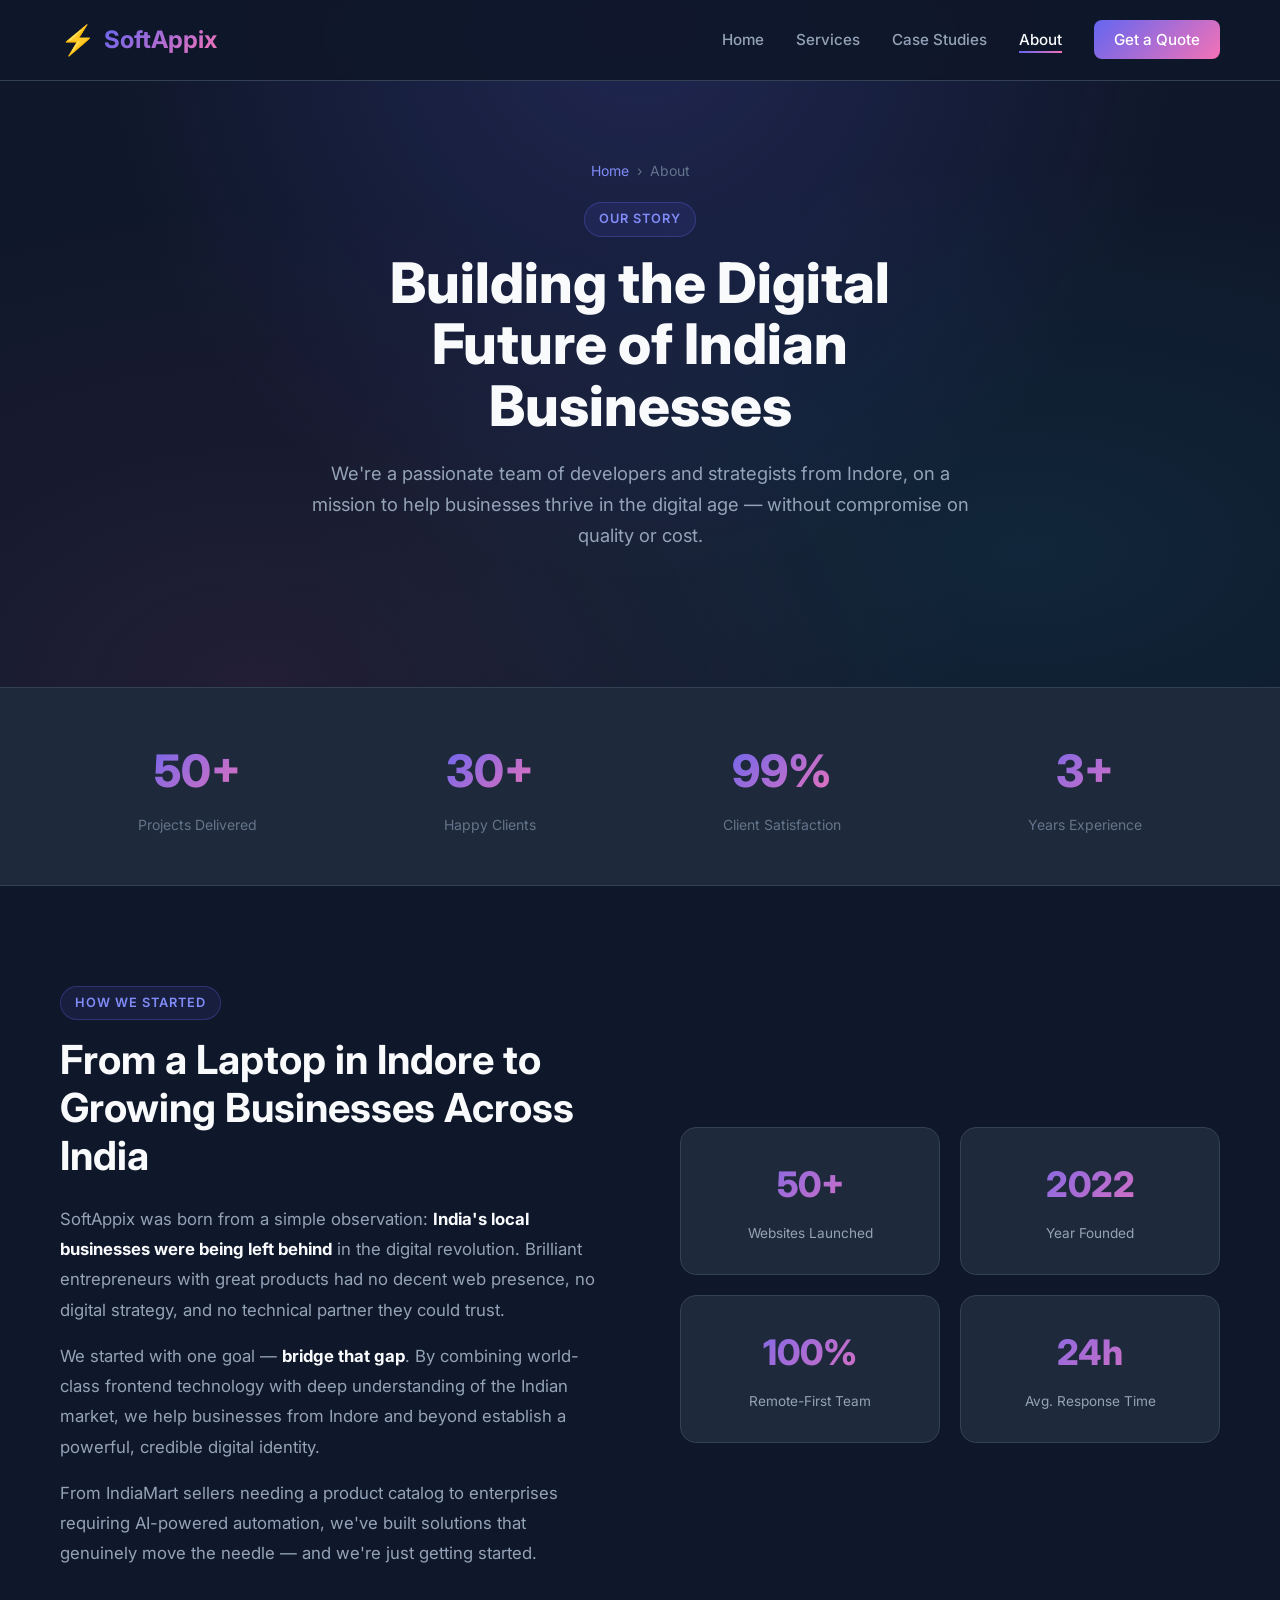
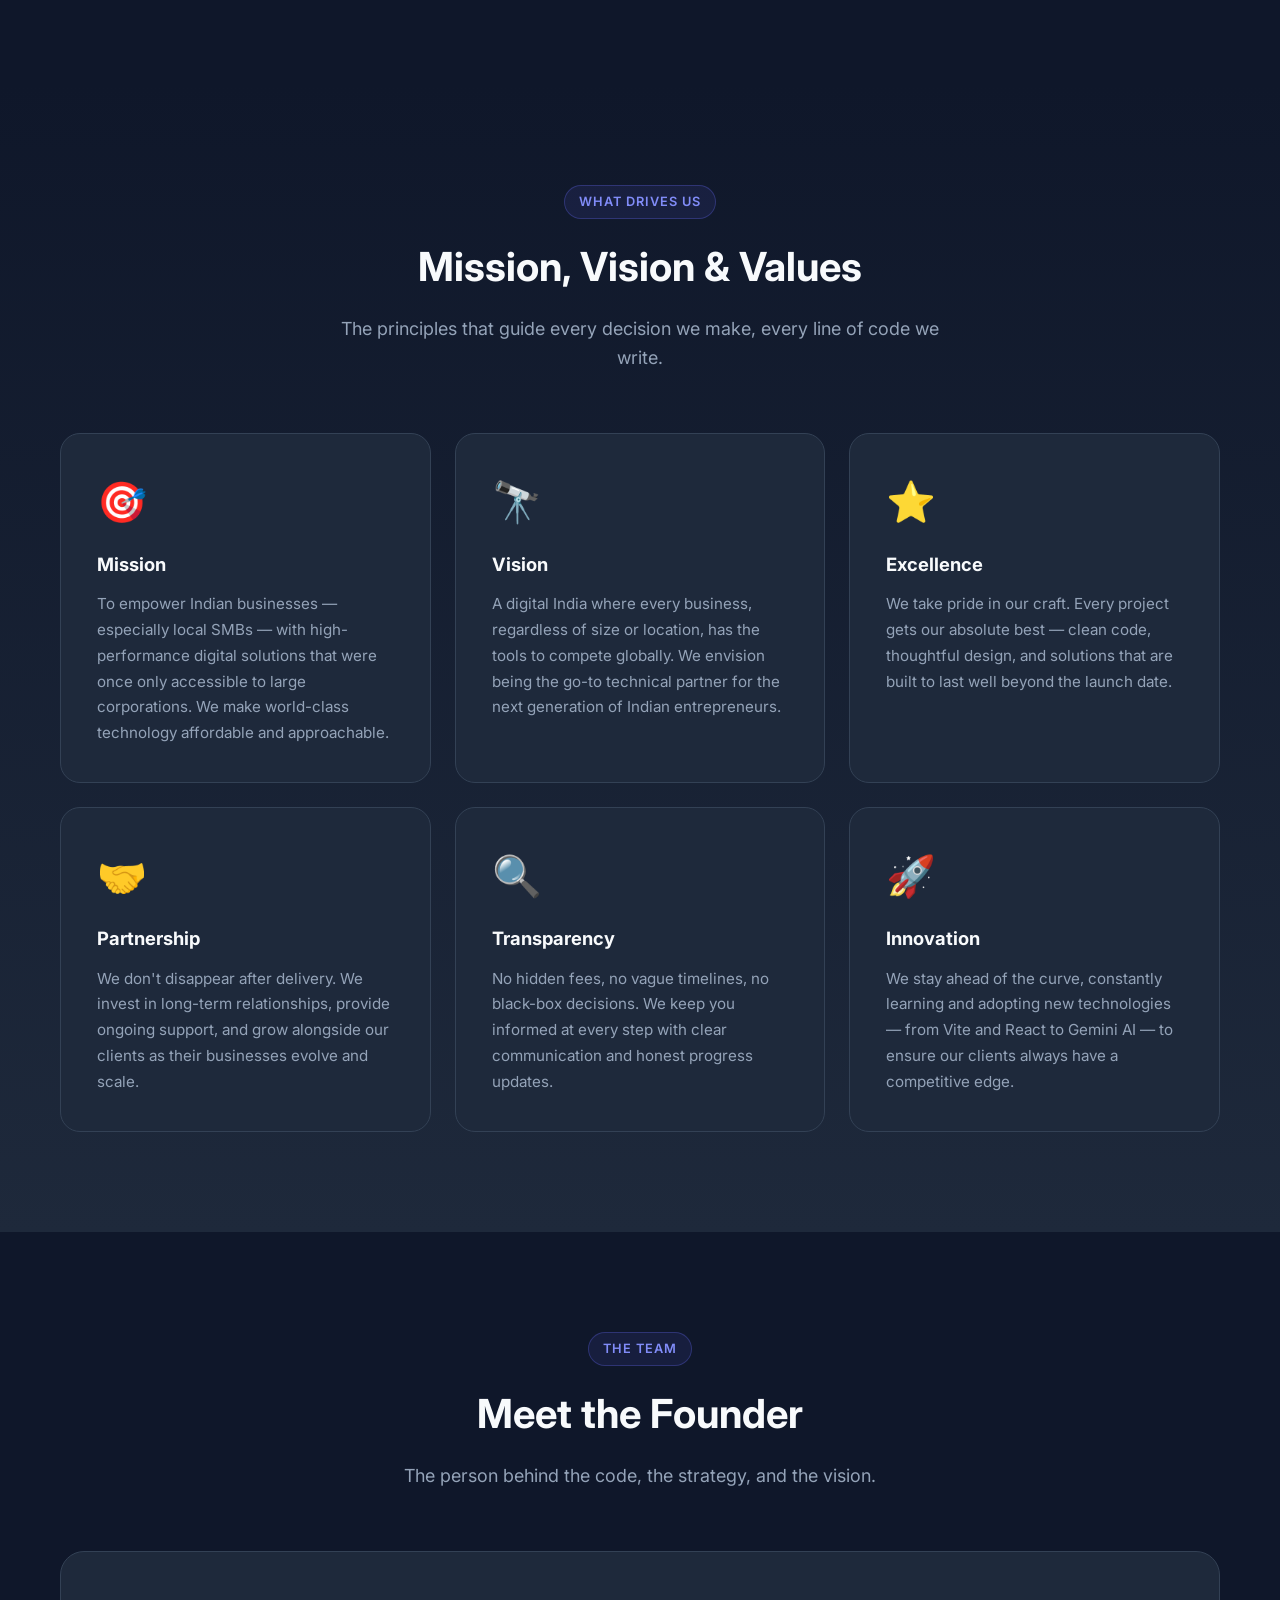
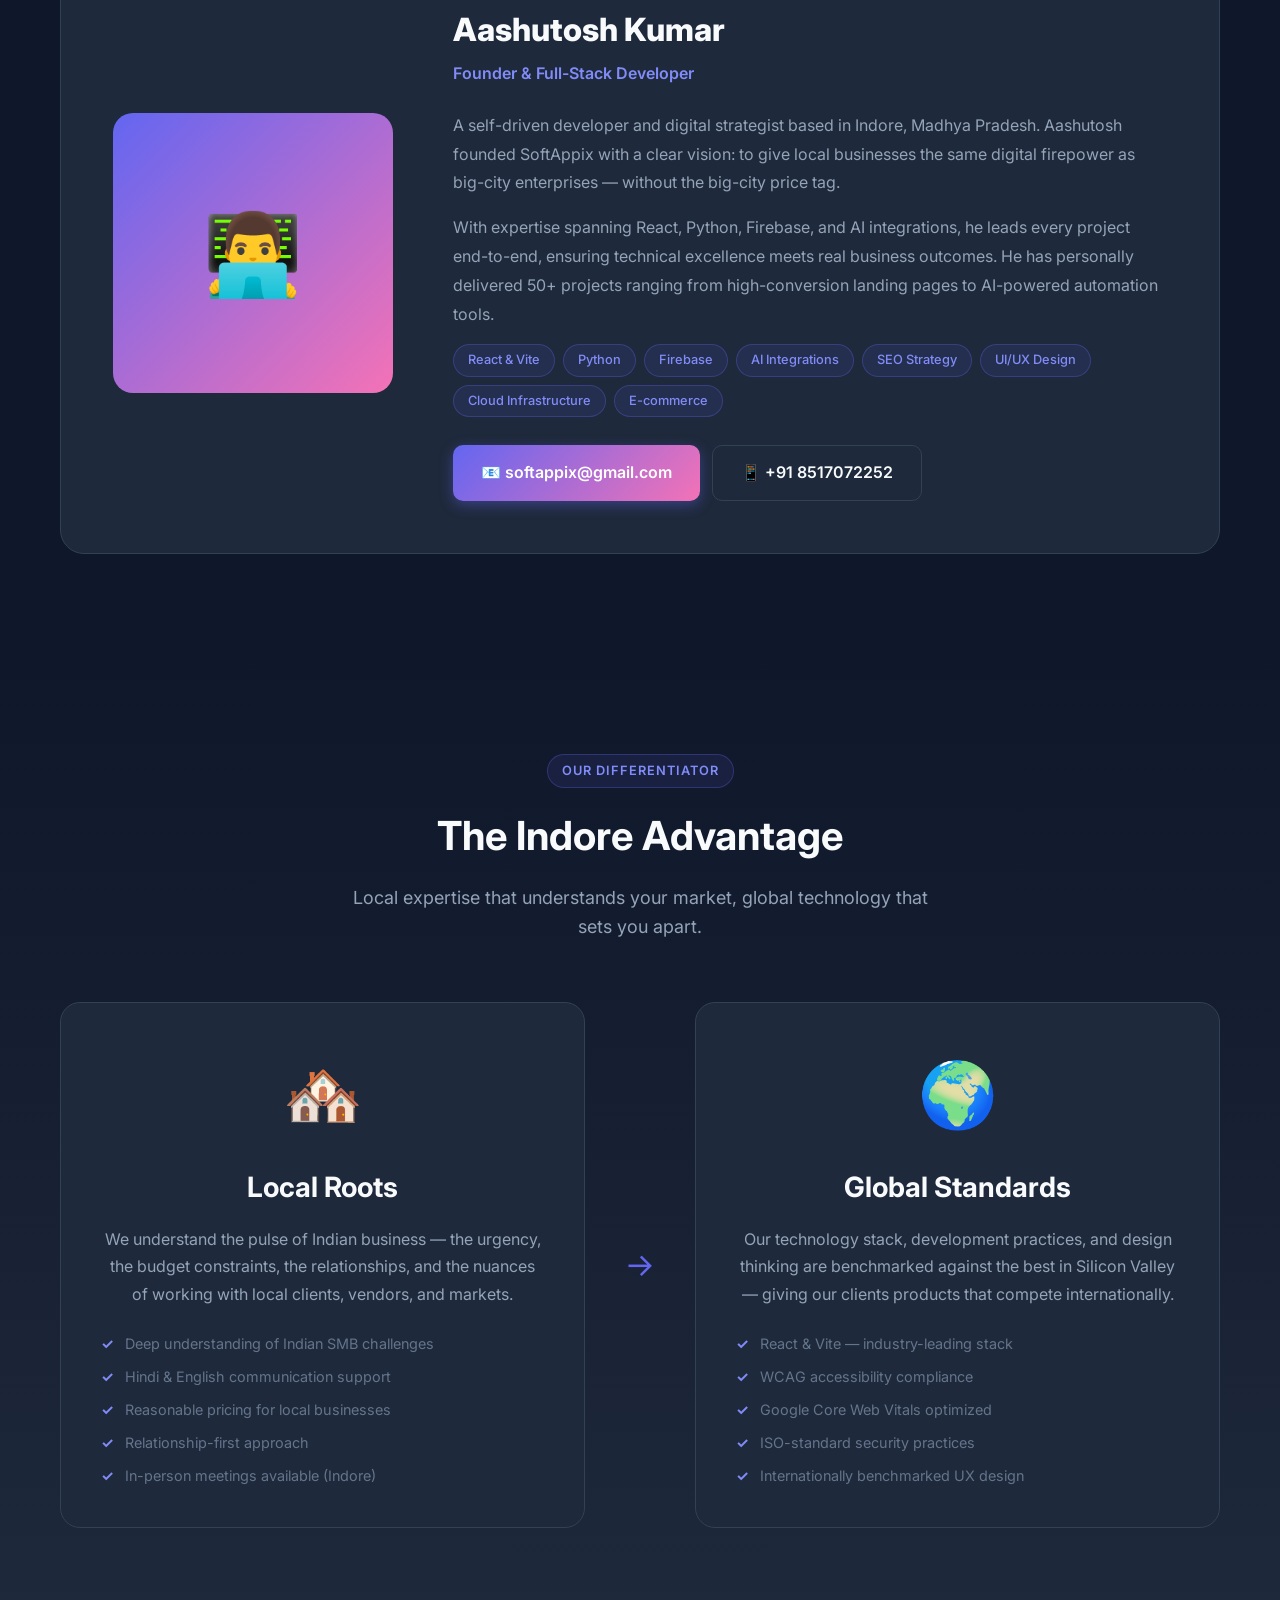
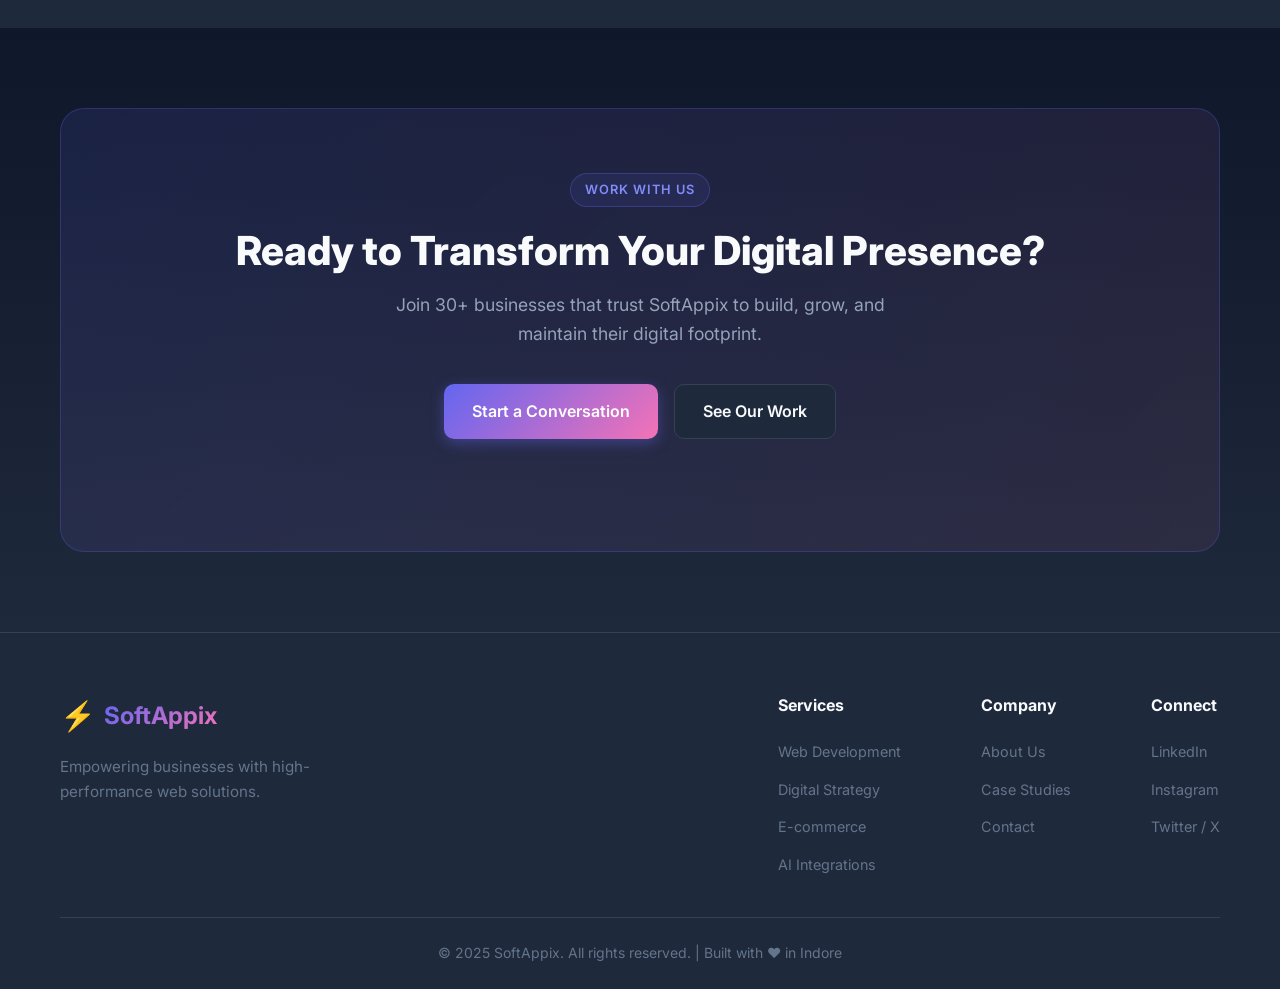
==== about.html @ f8ff4207 "mobile responsive" ====
<!DOCTYPE html>
<html lang="en">
<head>
    <meta charset="UTF-8">
    <meta name="viewport" content="width=device-width, initial-scale=1.0">
    <title>About | SoftAppix – Our Story, Vision & Team</title>
    <meta name="description" content="Learn about SoftAppix — our founding story, mission, values, and the team behind your digital transformation. Based in Indore, serving businesses globally.">
    <link rel="preconnect" href="https://fonts.googleapis.com">
    <link rel="preconnect" href="https://fonts.gstatic.com" crossorigin>
    <link href="https://fonts.googleapis.com/css2?family=Inter:wght@300;400;500;600;700;800&display=swap" rel="stylesheet">
    <link rel="stylesheet" href="styles.css">
    <link rel="icon" type="image/svg+xml" href="data:image/svg+xml,<svg xmlns='http://www.w3.org/2000/svg' viewBox='0 0 100 100'><text y='.9em' font-size='90'>🚀</text></svg>">
</head>
<body>

    <!-- Navigation -->
    <nav class="navbar" id="navbar">
        <div class="nav-container">
            <a href="index.html" class="logo">
                <span class="logo-icon">⚡</span>
                <span class="logo-text">SoftAppix</span>
            </a>
            <button class="mobile-menu-btn" id="mobileMenuBtn" aria-label="Toggle menu">
                <span></span><span></span><span></span>
            </button>
            <ul class="nav-links" id="navLinks">
                <li><a href="index.html">Home</a></li>
                <li><a href="services.html">Services</a></li>
                <li><a href="case-studies.html">Case Studies</a></li>
                <li><a href="about.html" class="active-page">About</a></li>
                <li><a href="index.html#contact" class="nav-cta">Get a Quote</a></li>
            </ul>
        </div>
    </nav>

    <!-- Page Hero -->
    <section class="page-hero">
        <div class="page-hero-bg"></div>
        <div class="page-hero-content container">
            <div class="breadcrumb">
                <a href="index.html">Home</a>
                <span class="breadcrumb-sep">›</span>
                <span>About</span>
            </div>
            <span class="section-tag">Our Story</span>
            <h1>Building the <span class="highlight">Digital Future</span> of Indian Businesses</h1>
            <p>We're a passionate team of developers and strategists from Indore, on a mission to help businesses thrive in the digital age — without compromise on quality or cost.</p>
        </div>
    </section>

    <!-- Stats Banner -->
    <div class="stats-banner">
        <div class="container">
            <div class="stat-item">
                <span class="stat-number">50+</span>
                <div class="stat-label">Projects Delivered</div>
            </div>
            <div class="stat-item">
                <span class="stat-number">30+</span>
                <div class="stat-label">Happy Clients</div>
            </div>
            <div class="stat-item">
                <span class="stat-number">99%</span>
                <div class="stat-label">Client Satisfaction</div>
            </div>
            <div class="stat-item">
                <span class="stat-number">3+</span>
                <div class="stat-label">Years Experience</div>
            </div>
        </div>
    </div>

    <!-- Our Story -->
    <section class="story-section">
        <div class="container">
            <div class="story-grid">
                <div class="story-text">
                    <span class="section-tag">How We Started</span>
                    <h2>From a Laptop in Indore to <span class="highlight">Growing Businesses</span> Across India</h2>
                    <p>SoftAppix was born from a simple observation: <strong>India's local businesses were being left behind</strong> in the digital revolution. Brilliant entrepreneurs with great products had no decent web presence, no digital strategy, and no technical partner they could trust.</p>
                    <p>We started with one goal — <strong>bridge that gap</strong>. By combining world-class frontend technology with deep understanding of the Indian market, we help businesses from Indore and beyond establish a powerful, credible digital identity.</p>
                    <p>From IndiaMart sellers needing a product catalog to enterprises requiring AI-powered automation, we've built solutions that genuinely move the needle — and we're just getting started.</p>
                </div>
                <div class="story-visual">
                    <div class="story-stat-card">
                        <span class="number">50+</span>
                        <span class="label">Websites Launched</span>
                    </div>
                    <div class="story-stat-card">
                        <span class="number">2022</span>
                        <span class="label">Year Founded</span>
                    </div>
                    <div class="story-stat-card">
                        <span class="number">100%</span>
                        <span class="label">Remote-First Team</span>
                    </div>
                    <div class="story-stat-card">
                        <span class="number">24h</span>
                        <span class="label">Avg. Response Time</span>
                    </div>
                </div>
            </div>
        </div>
    </section>

    <!-- Mission Vision Values -->
    <section class="values-section">
        <div class="container">
            <div class="section-header">
                <span class="section-tag">What Drives Us</span>
                <h2 class="section-title">Mission, Vision & Values</h2>
                <p class="section-subtitle">The principles that guide every decision we make, every line of code we write.</p>
            </div>
            <div class="values-grid">
                <div class="value-card" style="grid-column: span 1;">
                    <span class="value-emoji">🎯</span>
                    <h3>Mission</h3>
                    <p>To empower Indian businesses — especially local SMBs — with high-performance digital solutions that were once only accessible to large corporations. We make world-class technology affordable and approachable.</p>
                </div>
                <div class="value-card">
                    <span class="value-emoji">🔭</span>
                    <h3>Vision</h3>
                    <p>A digital India where every business, regardless of size or location, has the tools to compete globally. We envision being the go-to technical partner for the next generation of Indian entrepreneurs.</p>
                </div>
                <div class="value-card">
                    <span class="value-emoji">⭐</span>
                    <h3>Excellence</h3>
                    <p>We take pride in our craft. Every project gets our absolute best — clean code, thoughtful design, and solutions that are built to last well beyond the launch date.</p>
                </div>
                <div class="value-card">
                    <span class="value-emoji">🤝</span>
                    <h3>Partnership</h3>
                    <p>We don't disappear after delivery. We invest in long-term relationships, provide ongoing support, and grow alongside our clients as their businesses evolve and scale.</p>
                </div>
                <div class="value-card">
                    <span class="value-emoji">🔍</span>
                    <h3>Transparency</h3>
                    <p>No hidden fees, no vague timelines, no black-box decisions. We keep you informed at every step with clear communication and honest progress updates.</p>
                </div>
                <div class="value-card">
                    <span class="value-emoji">🚀</span>
                    <h3>Innovation</h3>
                    <p>We stay ahead of the curve, constantly learning and adopting new technologies — from Vite and React to Gemini AI — to ensure our clients always have a competitive edge.</p>
                </div>
            </div>
        </div>
    </section>

    <!-- Founder Section -->
    <section class="team-section">
        <div class="container">
            <div class="section-header">
                <span class="section-tag">The Team</span>
                <h2 class="section-title">Meet the Founder</h2>
                <p class="section-subtitle">The person behind the code, the strategy, and the vision.</p>
            </div>
            <div class="founder-card">
                <div class="founder-avatar">👨‍💻</div>
                <div class="founder-info">
                    <h2 class="founder-name">Aashutosh Kumar</h2>
                    <p class="founder-role">Founder & Full-Stack Developer</p>
                    <p class="founder-bio">A self-driven developer and digital strategist based in Indore, Madhya Pradesh. Aashutosh founded SoftAppix with a clear vision: to give local businesses the same digital firepower as big-city enterprises — without the big-city price tag.</p>
                    <p class="founder-bio">With expertise spanning React, Python, Firebase, and AI integrations, he leads every project end-to-end, ensuring technical excellence meets real business outcomes. He has personally delivered 50+ projects ranging from high-conversion landing pages to AI-powered automation tools.</p>
                    <div class="founder-tags">
                        <span class="founder-tag">React & Vite</span>
                        <span class="founder-tag">Python</span>
                        <span class="founder-tag">Firebase</span>
                        <span class="founder-tag">AI Integrations</span>
                        <span class="founder-tag">SEO Strategy</span>
                        <span class="founder-tag">UI/UX Design</span>
                        <span class="founder-tag">Cloud Infrastructure</span>
                        <span class="founder-tag">E-commerce</span>
                    </div>
                    <div style="display:flex; gap:12px; margin-top:28px;">
                        <a href="mailto:softappix@gmail.com" class="btn btn-primary">📧 softappix@gmail.com</a>
                        <a href="tel:+918517072252" class="btn btn-secondary">📱 +91 8517072252</a>
                    </div>
                </div>
            </div>
        </div>
    </section>

    <!-- Indore Advantage -->
    <section class="local-roots" id="indore-advantage">
        <div class="container">
            <div class="section-header">
                <span class="section-tag">Our Differentiator</span>
                <h2 class="section-title">The Indore Advantage</h2>
                <p class="section-subtitle">Local expertise that understands your market, global technology that sets you apart.</p>
            </div>
            <div class="local-grid">
                <div class="local-card">
                    <div class="local-icon">🏘️</div>
                    <h3>Local Roots</h3>
                    <p>We understand the pulse of Indian business — the urgency, the budget constraints, the relationships, and the nuances of working with local clients, vendors, and markets.</p>
                    <ul class="local-highlights">
                        <li>Deep understanding of Indian SMB challenges</li>
                        <li>Hindi & English communication support</li>
                        <li>Reasonable pricing for local businesses</li>
                        <li>Relationship-first approach</li>
                        <li>In-person meetings available (Indore)</li>
                    </ul>
                </div>
                <div class="local-divider"><span>→</span></div>
                <div class="local-card">
                    <div class="local-icon">🌍</div>
                    <h3>Global Standards</h3>
                    <p>Our technology stack, development practices, and design thinking are benchmarked against the best in Silicon Valley — giving our clients products that compete internationally.</p>
                    <ul class="local-highlights">
                        <li>React & Vite — industry-leading stack</li>
                        <li>WCAG accessibility compliance</li>
                        <li>Google Core Web Vitals optimized</li>
                        <li>ISO-standard security practices</li>
                        <li>Internationally benchmarked UX design</li>
                    </ul>
                </div>
            </div>
        </div>
    </section>

    <!-- CTA -->
    <section class="cta-banner">
        <div class="container">
            <div class="cta-banner-inner">
                <span class="section-tag">Work With Us</span>
                <h2>Ready to Transform Your <span class="highlight">Digital Presence?</span></h2>
                <p>Join 30+ businesses that trust SoftAppix to build, grow, and maintain their digital footprint.</p>
                <div class="hero-ctas">
                    <a href="index.html#contact" class="btn btn-primary">Start a Conversation</a>
                    <a href="case-studies.html" class="btn btn-secondary">See Our Work</a>
                </div>
            </div>
        </div>
    </section>

    <!-- Footer -->
    <footer class="footer">
        <div class="container">
            <div class="footer-content">
                <div class="footer-brand">
                    <a href="index.html" class="logo">
                        <span class="logo-icon">⚡</span>
                        <span class="logo-text">SoftAppix</span>
                    </a>
                    <p class="footer-tagline">Empowering businesses with high-performance web solutions.</p>
                </div>
                <div class="footer-links">
                    <div class="footer-column">
                        <h4>Services</h4>
                        <ul>
                            <li><a href="services.html#web-development">Web Development</a></li>
                            <li><a href="services.html#digital-strategy">Digital Strategy</a></li>
                            <li><a href="services.html#ecommerce">E-commerce</a></li>
                            <li><a href="services.html#ai-integrations">AI Integrations</a></li>
                        </ul>
                    </div>
                    <div class="footer-column">
                        <h4>Company</h4>
                        <ul>
                            <li><a href="about.html">About Us</a></li>
                            <li><a href="case-studies.html">Case Studies</a></li>
                            <li><a href="index.html#contact">Contact</a></li>
                        </ul>
                    </div>
                    <div class="footer-column">
                        <h4>Connect</h4>
                        <ul>
                            <li><a href="#">LinkedIn</a></li>
                            <li><a href="#">Instagram</a></li>
                            <li><a href="#">Twitter / X</a></li>
                        </ul>
                    </div>
                </div>
            </div>
            <div class="footer-bottom">
                <p>&copy; 2025 SoftAppix. All rights reserved. | Built with ❤️ in Indore</p>
            </div>
        </div>
    </footer>

    <script src="shared.js"></script>
</body>
</html>
---- styles.css ----
/* ============================================
   Softappix Portfolio Website - Styles
   ============================================ */

/* CSS Variables */
:root {
    --primary-color: #6366f1;
    --primary-dark: #4f46e5;
    --primary-light: #818cf8;
    --secondary-color: #f472b6;
    --accent-color: #22d3ee;
    --dark-bg: #0f172a;
    --dark-card: #1e293b;
    --dark-border: #334155;
    --text-primary: #f8fafc;
    --text-secondary: #94a3b8;
    --text-muted: #64748b;
    --success: #10b981;
    --gradient-1: linear-gradient(135deg, #6366f1 0%, #f472b6 100%);
    --gradient-2: linear-gradient(135deg, #22d3ee 0%, #6366f1 100%);
    --gradient-dark: linear-gradient(180deg, #0f172a 0%, #1e293b 100%);
    --shadow-lg: 0 25px 50px -12px rgba(0, 0, 0, 0.5);
    --shadow-md: 0 10px 15px -3px rgba(0, 0, 0, 0.3);
    --shadow-sm: 0 4px 6px -1px rgba(0, 0, 0, 0.2);
    --transition: all 0.3s cubic-bezier(0.4, 0, 0.2, 1);
    --font-family: 'Inter', -apple-system, BlinkMacSystemFont, 'Segoe UI', Roboto, sans-serif;
}

/* Reset & Base Styles */
*, *::before, *::after {
    margin: 0;
    padding: 0;
    box-sizing: border-box;
}

html {
    scroll-behavior: smooth;
    scroll-padding-top: 80px;
}

body {
    font-family: var(--font-family);
    background-color: var(--dark-bg);
    color: var(--text-primary);
    line-height: 1.6;
    overflow-x: hidden;
}

a {
    text-decoration: none;
    color: inherit;
}

ul {
    list-style: none;
}

img {
    max-width: 100%;
    height: auto;
}

.container {
    max-width: 1200px;
    margin: 0 auto;
    padding: 0 20px;
}

/* ============================================
   Navigation
   ============================================ */
.navbar {
    position: fixed;
    top: 0;
    left: 0;
    right: 0;
    z-index: 1000;
    background: rgba(15, 23, 42, 0.9);
    backdrop-filter: blur(12px);
    border-bottom: 1px solid var(--dark-border);
    transition: var(--transition);
}

.navbar.scrolled {
    background: rgba(15, 23, 42, 0.95);
    box-shadow: var(--shadow-md);
}

.nav-container {
    max-width: 1200px;
    margin: 0 auto;
    padding: 0 20px;
    display: flex;
    justify-content: space-between;
    align-items: center;
    height: 80px;
}

.logo {
    display: flex;
    align-items: center;
    gap: 8px;
    font-size: 1.5rem;
    font-weight: 700;
}

.logo-icon {
    font-size: 1.8rem;
}

.logo-text {
    background: var(--gradient-1);
    -webkit-background-clip: text;
    -webkit-text-fill-color: transparent;
    background-clip: text;
}

.nav-links {
    display: flex;
    align-items: center;
    gap: 32px;
}

.nav-links a {
    color: var(--text-secondary);
    font-weight: 500;
    font-size: 0.95rem;
    transition: var(--transition);
    position: relative;
}

.nav-links a::after {
    content: '';
    position: absolute;
    bottom: -4px;
    left: 0;
    width: 0;
    height: 2px;
    background: var(--gradient-1);
    transition: var(--transition);
}

.nav-links a:hover {
    color: var(--text-primary);
}

.nav-links a:hover::after {
    width: 100%;
}

.nav-cta {
    background: var(--gradient-1);
    padding: 10px 20px;
    border-radius: 8px;
    color: white !important;
    font-weight: 600;
}

.nav-cta::after {
    display: none;
}

.nav-cta:hover {
    transform: translateY(-2px);
    box-shadow: var(--shadow-md);
}

/* Mobile Menu Button */
.mobile-menu-btn {
    display: none;
    flex-direction: column;
    gap: 5px;
    background: none;
    border: none;
    cursor: pointer;
    padding: 5px;
}

.mobile-menu-btn span {
    width: 25px;
    height: 2px;
    background: var(--text-primary);
    transition: var(--transition);
}

.mobile-menu-btn.active span:nth-child(1) {
    transform: rotate(45deg) translate(5px, 5px);
}

.mobile-menu-btn.active span:nth-child(2) {
    opacity: 0;
}

.mobile-menu-btn.active span:nth-child(3) {
    transform: rotate(-45deg) translate(5px, -5px);
}

/* ============================================
   Hero Section
   ============================================ */
.hero {
    min-height: 100vh;
    display: flex;
    align-items: center;
    padding: 120px 20px 80px;
    position: relative;
    overflow: hidden;
}

.hero-bg {
    position: absolute;
    top: 0;
    left: 0;
    right: 0;
    bottom: 0;
    background: 
        radial-gradient(ellipse at 20% 50%, rgba(99, 102, 241, 0.15) 0%, transparent 50%),
        radial-gradient(ellipse at 80% 20%, rgba(244, 114, 182, 0.1) 0%, transparent 40%),
        radial-gradient(ellipse at 60% 80%, rgba(34, 211, 238, 0.1) 0%, transparent 40%);
    z-index: -1;
}

.hero-content {
    max-width: 1200px;
    margin: 0 auto;
    display: grid;
    grid-template-columns: 1fr 1fr;
    gap: 60px;
    align-items: center;
}

.hero-badge {
    display: inline-block;
    background: rgba(99, 102, 241, 0.1);
    border: 1px solid rgba(99, 102, 241, 0.3);
    padding: 8px 16px;
    border-radius: 50px;
    font-size: 0.875rem;
    color: var(--primary-light);
    margin-bottom: 24px;
    animation: fadeInUp 0.6s ease-out;
}

.hero-headline {
    font-size: 3.5rem;
    font-weight: 800;
    line-height: 1.1;
    margin-bottom: 24px;
    animation: fadeInUp 0.6s ease-out 0.1s both;
}

.hero-headline .highlight {
    background: var(--gradient-1);
    -webkit-background-clip: text;
    -webkit-text-fill-color: transparent;
    background-clip: text;
}

.hero-subheadline {
    font-size: 1.25rem;
    color: var(--text-secondary);
    margin-bottom: 32px;
    max-width: 500px;
    animation: fadeInUp 0.6s ease-out 0.2s both;
}

.hero-ctas {
    display: flex;
    gap: 16px;
    margin-bottom: 48px;
    animation: fadeInUp 0.6s ease-out 0.3s both;
}

.btn {
    display: inline-flex;
    align-items: center;
    justify-content: center;
    padding: 14px 28px;
    border-radius: 10px;
    font-weight: 600;
    font-size: 1rem;
    transition: var(--transition);
    cursor: pointer;
    border: none;
}

.btn-primary {
    background: var(--gradient-1);
    color: white;
    box-shadow: 0 4px 14px rgba(99, 102, 241, 0.4);
}

.btn-primary:hover {
    transform: translateY(-3px);
    box-shadow: 0 8px 25px rgba(99, 102, 241, 0.5);
}

.btn-secondary {
    background: var(--dark-card);
    color: var(--text-primary);
    border: 1px solid var(--dark-border);
}

.btn-secondary:hover {
    background: var(--dark-border);
    transform: translateY(-3px);
}

.btn-full {
    width: 100%;
}

.hero-stats {
    display: flex;
    gap: 40px;
    animation: fadeInUp 0.6s ease-out 0.4s both;
}

.stat {
    display: flex;
    flex-direction: column;
}

.stat-number {
    font-size: 2rem;
    font-weight: 800;
    color: var(--primary-light);
}

.stat-label {
    font-size: 0.875rem;
    color: var(--text-muted);
}

/* Hero Visual - Code Window */
.hero-visual {
    display: flex;
    justify-content: center;
    align-items: center;
    animation: fadeInUp 0.8s ease-out 0.3s both;
}

.code-window {
    background: var(--dark-card);
    border-radius: 12px;
    border: 1px solid var(--dark-border);
    box-shadow: var(--shadow-lg);
    width: 100%;
    max-width: 450px;
    overflow: hidden;
}

.window-header {
    display: flex;
    gap: 8px;
    padding: 16px 20px;
    background: rgba(0, 0, 0, 0.2);
    border-bottom: 1px solid var(--dark-border);
}

.dot {
    width: 12px;
    height: 12px;
    border-radius: 50%;
}

.dot.red { background: #ef4444; }
.dot.yellow { background: #f59e0b; }
.dot.green { background: #10b981; }

.code-content {
    padding: 24px;
    font-family: 'Monaco', 'Consolas', monospace;
    font-size: 0.95rem;
    line-height: 1.8;
}

.code-keyword { color: #c792ea; }
.code-variable { color: #82aaff; }
.code-property { color: #ffcb6b; }
.code-string { color: #c3e88d; }

/* ============================================
   Section Styles
   ============================================ */
.section-header {
    text-align: center;
    margin-bottom: 60px;
}

.section-tag {
    display: inline-block;
    background: rgba(99, 102, 241, 0.1);
    border: 1px solid rgba(99, 102, 241, 0.3);
    padding: 6px 14px;
    border-radius: 50px;
    font-size: 0.8rem;
    font-weight: 600;
    color: var(--primary-light);
    text-transform: uppercase;
    letter-spacing: 1px;
    margin-bottom: 16px;
}

.section-title {
    font-size: 2.5rem;
    font-weight: 700;
    margin-bottom: 16px;
}

.section-subtitle {
    font-size: 1.125rem;
    color: var(--text-secondary);
    max-width: 600px;
    margin: 0 auto;
}

/* ============================================
   Services Section
   ============================================ */
.services {
    padding: 100px 0;
    background: var(--gradient-dark);
}

.services-grid {
    display: grid;
    grid-template-columns: repeat(auto-fit, minmax(280px, 1fr));
    gap: 24px;
}

.service-card {
    background: var(--dark-card);
    border: 1px solid var(--dark-border);
    border-radius: 16px;
    padding: 32px;
    transition: var(--transition);
}

.service-card:hover {
    transform: translateY(-8px);
    border-color: var(--primary-color);
    box-shadow: 0 20px 40px rgba(99, 102, 241, 0.15);
}

.service-icon {
    font-size: 3rem;
    margin-bottom: 20px;
}

.service-title {
    font-size: 1.35rem;
    font-weight: 700;
    margin-bottom: 12px;
}

.service-description {
    color: var(--text-secondary);
    margin-bottom: 20px;
    font-size: 0.95rem;
}

.service-features {
    display: flex;
    flex-direction: column;
    gap: 8px;
}

.service-features li {
    color: var(--text-muted);
    font-size: 0.875rem;
    padding-left: 20px;
    position: relative;
}

.service-features li::before {
    content: '→';
    position: absolute;
    left: 0;
    color: var(--primary-light);
}

/* ============================================
   Case Studies Section
   ============================================ */
.case-studies {
    padding: 100px 0;
}

.case-studies-grid {
    display: grid;
    grid-template-columns: repeat(auto-fit, minmax(350px, 1fr));
    gap: 32px;
}

.case-card {
    background: var(--dark-card);
    border: 1px solid var(--dark-border);
    border-radius: 20px;
    overflow: hidden;
    transition: var(--transition);
}

.case-card:hover {
    transform: translateY(-8px);
    box-shadow: var(--shadow-lg);
    border-color: var(--primary-color);
}

.case-header {
    padding: 28px 28px 0;
}

.case-tag {
    display: inline-block;
    background: rgba(99, 102, 241, 0.15);
    color: var(--primary-light);
    padding: 4px 12px;
    border-radius: 50px;
    font-size: 0.75rem;
    font-weight: 600;
    text-transform: uppercase;
    margin-bottom: 12px;
}

.case-hook {
    font-size: 1.5rem;
    font-weight: 700;
    margin-bottom: 8px;
}

.case-company {
    color: var(--text-muted);
    font-size: 0.9rem;
}

.case-body {
    padding: 24px 28px;
}

.case-section {
    margin-bottom: 20px;
}

.case-section:last-child {
    margin-bottom: 0;
}

.case-section-title {
    font-size: 0.8rem;
    font-weight: 600;
    color: var(--primary-light);
    text-transform: uppercase;
    letter-spacing: 0.5px;
    margin-bottom: 8px;
}

.case-section-content {
    color: var(--text-secondary);
    font-size: 0.9rem;
    line-height: 1.6;
}

.case-tech {
    display: flex;
    flex-wrap: wrap;
    gap: 8px;
    margin-top: 16px;
}

.tech-tag {
    background: var(--dark-bg);
    color: var(--text-muted);
    padding: 4px 10px;
    border-radius: 6px;
    font-size: 0.75rem;
    font-weight: 500;
}

/* ============================================
   Tech Stack Section
   ============================================ */
.tech-stack {
    padding: 100px 0;
    background: var(--gradient-dark);
}

.tech-grid {
    display: grid;
    grid-template-columns: repeat(auto-fit, minmax(300px, 1fr));
    gap: 32px;
}

.tech-category {
    background: var(--dark-card);
    border: 1px solid var(--dark-border);
    border-radius: 16px;
    padding: 28px;
}

.tech-category-title {
    font-size: 1.1rem;
    font-weight: 700;
    margin-bottom: 20px;
    color: var(--primary-light);
}

.tech-items {
    display: grid;
    grid-template-columns: repeat(2, 1fr);
    gap: 16px;
}

.tech-item {
    display: flex;
    align-items: center;
    gap: 12px;
    padding: 12px;
    background: var(--dark-bg);
    border-radius: 10px;
    transition: var(--transition);
}

.tech-item:hover {
    background: rgba(99, 102, 241, 0.1);
    transform: translateX(4px);
}

.tech-icon {
    font-size: 1.5rem;
}

.tech-name {
    font-size: 0.875rem;
    font-weight: 500;
    color: var(--text-secondary);
}

/* ============================================
   About Section
   ============================================ */
.about {
    padding: 100px 0;
}

.about-content {
    display: grid;
    grid-template-columns: 1fr 1fr;
    gap: 60px;
    align-items: start;
}

.about-description {
    color: var(--text-secondary);
    font-size: 1.05rem;
    margin-bottom: 20px;
    line-height: 1.8;
}

.about-description strong {
    color: var(--text-primary);
}

.about-features {
    display: grid;
    grid-template-columns: repeat(2, 1fr);
    gap: 16px;
    margin-top: 32px;
}

.about-feature {
    display: flex;
    align-items: center;
    gap: 12px;
    color: var(--text-secondary);
    font-size: 0.95rem;
}

.feature-icon {
    display: flex;
    align-items: center;
    justify-content: center;
    width: 24px;
    height: 24px;
    background: rgba(16, 185, 129, 0.15);
    color: var(--success);
    border-radius: 50%;
    font-size: 0.75rem;
    font-weight: 700;
}

.about-visual {
    display: flex;
    flex-direction: column;
    gap: 20px;
}

.about-card {
    background: var(--dark-card);
    border: 1px solid var(--dark-border);
    border-radius: 16px;
    padding: 28px;
    transition: var(--transition);
}

.about-card:hover {
    border-color: var(--primary-color);
    transform: translateX(8px);
}

.about-card-icon {
    font-size: 2.5rem;
    margin-bottom: 16px;
}

.about-card h3 {
    font-size: 1.25rem;
    font-weight: 700;
    margin-bottom: 8px;
}

.about-card p {
    color: var(--text-secondary);
    font-size: 0.95rem;
}

/* ============================================
   Local Roots Section
   ============================================ */
.local-roots {
    padding: 100px 0;
    background: var(--gradient-dark);
}

.local-grid {
    display: grid;
    grid-template-columns: 1fr auto 1fr;
    gap: 40px;
    align-items: center;
}

.local-card {
    background: var(--dark-card);
    border: 1px solid var(--dark-border);
    border-radius: 20px;
    padding: 40px;
    text-align: center;
    transition: var(--transition);
}

.local-card:hover {
    transform: translateY(-8px);
    box-shadow: var(--shadow-lg);
}

.local-card:first-child:hover {
    border-color: var(--secondary-color);
}

.local-card:last-child:hover {
    border-color: var(--accent-color);
}

.local-icon {
    font-size: 4rem;
    margin-bottom: 20px;
}

.local-card h3 {
    font-size: 1.75rem;
    font-weight: 700;
    margin-bottom: 16px;
}

.local-card p {
    color: var(--text-secondary);
    margin-bottom: 24px;
    line-height: 1.7;
}

.local-highlights {
    text-align: left;
    display: flex;
    flex-direction: column;
    gap: 10px;
}

.local-highlights li {
    color: var(--text-muted);
    font-size: 0.9rem;
    padding-left: 24px;
    position: relative;
}

.local-highlights li::before {
    content: '✓';
    position: absolute;
    left: 0;
    color: var(--primary-light);
    font-weight: 700;
}

.local-divider {
    font-size: 2rem;
    color: var(--primary-color);
}

/* ============================================
   Contact Section
   ============================================ */
.contact {
    padding: 100px 0;
}

.contact-wrapper {
    display: grid;
    grid-template-columns: 1fr 1fr;
    gap: 60px;
    align-items: start;
}

.contact-description {
    color: var(--text-secondary);
    font-size: 1.05rem;
    margin-bottom: 32px;
    line-height: 1.7;
}

.contact-details {
    display: flex;
    flex-direction: column;
    gap: 16px;
    margin-bottom: 32px;
}

.contact-item {
    display: flex;
    align-items: center;
    gap: 12px;
    color: var(--text-secondary);
}

.contact-icon {
    font-size: 1.25rem;
}

.social-links {
    display: flex;
    gap: 12px;
}

.social-link {
    display: flex;
    align-items: center;
    justify-content: center;
    width: 44px;
    height: 44px;
    background: var(--dark-card);
    border: 1px solid var(--dark-border);
    border-radius: 10px;
    color: var(--text-secondary);
    transition: var(--transition);
}

.social-link:hover {
    background: var(--primary-color);
    border-color: var(--primary-color);
    color: white;
    transform: translateY(-4px);
}

.social-link svg {
    width: 20px;
    height: 20px;
}

/* Contact Form */
.contact-form-wrapper {
    background: var(--dark-card);
    border: 1px solid var(--dark-border);
    border-radius: 20px;
    padding: 40px;
}

.contact-form {
    display: flex;
    flex-direction: column;
    gap: 20px;
}

.form-group {
    display: flex;
    flex-direction: column;
    gap: 8px;
}

.form-group label {
    font-size: 0.9rem;
    font-weight: 600;
    color: var(--text-secondary);
}

.form-group input,
.form-group select,
.form-group textarea {
    background: var(--dark-bg);
    border: 1px solid var(--dark-border);
    border-radius: 10px;
    padding: 14px 16px;
    font-size: 1rem;
    color: var(--text-primary);
    font-family: var(--font-family);
    transition: var(--transition);
}

.form-group input:focus,
.form-group select:focus,
.form-group textarea:focus {
    outline: none;
    border-color: var(--primary-color);
    box-shadow: 0 0 0 3px rgba(99, 102, 241, 0.1);
}

.form-group input::placeholder,
.form-group textarea::placeholder {
    color: var(--text-muted);
}

.form-group select {
    cursor: pointer;
    appearance: none;
    background-image: url("data:image/svg+xml,%3Csvg xmlns='http://www.w3.org/2000/svg' width='24' height='24' viewBox='0 0 24 24' fill='none' stroke='%2394a3b8' stroke-width='2' stroke-linecap='round' stroke-linejoin='round'%3E%3Cpolyline points='6 9 12 15 18 9'%3E%3C/polyline%3E%3C/svg%3E");
    background-repeat: no-repeat;
    background-position: right 12px center;
    background-size: 20px;
}

.form-group textarea {
    resize: vertical;
    min-height: 120px;
}

/* ============================================
   Footer
   ============================================ */
.footer {
    background: var(--dark-card);
    border-top: 1px solid var(--dark-border);
    padding: 60px 0 24px;
}

.footer-content {
    display: flex;
    justify-content: space-between;
    gap: 60px;
    margin-bottom: 40px;
}

.footer-brand {
    max-width: 300px;
}

.footer-tagline {
    color: var(--text-muted);
    margin-top: 16px;
    font-size: 0.95rem;
    line-height: 1.6;
}

.footer-links {
    display: flex;
    gap: 80px;
}

.footer-column h4 {
    font-size: 1rem;
    font-weight: 700;
    margin-bottom: 20px;
}

.footer-column ul {
    display: flex;
    flex-direction: column;
    gap: 12px;
}

.footer-column a {
    color: var(--text-muted);
    font-size: 0.9rem;
    transition: var(--transition);
}

.footer-column a:hover {
    color: var(--primary-light);
}

.footer-bottom {
    text-align: center;
    padding-top: 24px;
    border-top: 1px solid var(--dark-border);
}

.footer-bottom p {
    color: var(--text-muted);
    font-size: 0.875rem;
}

/* ============================================
   Animations
   ============================================ */
@keyframes fadeInUp {
    from {
        opacity: 0;
        transform: translateY(30px);
    }
    to {
        opacity: 1;
        transform: translateY(0);
    }
}

@keyframes float {
    0%, 100% {
        transform: translateY(0);
    }
    50% {
        transform: translateY(-10px);
    }
}

.hero-visual .code-window {
    animation: float 4s ease-in-out infinite;
}

/* ============================================
   Responsive Design
   ============================================ */
@media (max-width: 1024px) {
    .hero-content {
        grid-template-columns: 1fr;
        text-align: center;
    }

    .hero-subheadline {
        margin: 0 auto 32px;
    }

    .hero-ctas {
        justify-content: center;
    }

    .hero-stats {
        justify-content: center;
    }

    .hero-visual {
        display: none;
    }

    .about-content {
        grid-template-columns: 1fr;
    }

    .contact-wrapper {
        grid-template-columns: 1fr;
    }

    .local-grid {
        grid-template-columns: 1fr;
    }

    .local-divider {
        display: none;
    }
}

@media (max-width: 768px) {
    .nav-links {
        position: fixed;
        top: 80px;
        left: 0;
        right: 0;
        background: var(--dark-bg);
        flex-direction: column;
        padding: 20px;
        gap: 0;
        border-bottom: 1px solid var(--dark-border);
        transform: translateY(-100%);
        opacity: 0;
        visibility: hidden;
        transition: var(--transition);
    }

    .nav-links.active {
        transform: translateY(0);
        opacity: 1;
        visibility: visible;
    }

    .nav-links li {
        width: 100%;
    }

    .nav-links a {
        display: block;
        padding: 16px;
        text-align: center;
    }

    .nav-cta {
        margin: 16px;
        text-align: center;
    }

    .mobile-menu-btn {
        display: flex;
    }

    .hero-headline {
        font-size: 2.5rem;
    }

    .hero-stats {
        flex-wrap: wrap;
        gap: 24px;
    }

    .section-title {
        font-size: 2rem;
    }

    .story-text h2 {
        font-size: 2rem;
    }

    .services-grid {
        grid-template-columns: 1fr;
    }

    .case-studies-grid {
        grid-template-columns: 1fr;
    }

    .tech-grid {
        grid-template-columns: 1fr;
    }

    .tech-items {
        grid-template-columns: 1fr;
    }

    .about-features {
        grid-template-columns: 1fr;
    }

    .footer-content {
        flex-direction: column;
    }

    .footer-links {
        flex-direction: column;
        gap: 24px;
    }
}

@media (max-width: 480px) {
    .hero {
        padding: 100px 16px 60px;
    }

    .hero-headline {
        font-size: 2rem;
    }

    .hero-ctas {
        flex-direction: column;
        gap: 16px;
    }

    .btn {
        width: 100%;
    }

    .section-header {
        margin-bottom: 40px;
    }

    .services,
    .case-studies,
    .tech-stack,
    .about,
    .local-roots,
    .story-section,
    .process-section,
    .why-us,
    .contact {
        padding: 60px 0;
    }

    .contact-form-wrapper {
        padding: 24px;
    }
}

/* ============================================
   Active Nav Link (inner pages)
   ============================================ */
.nav-links a.active-page {
    color: var(--text-primary);
}
.nav-links a.active-page::after {
    width: 100%;
}

/* ============================================
   Page Hero (inner pages)
   ============================================ */
.page-hero {
    padding: 160px 20px 100px;
    text-align: center;
    position: relative;
    overflow: hidden;
    background: var(--dark-bg);
}

.page-hero-bg {
    position: absolute;
    inset: 0;
    background:
        radial-gradient(ellipse at 50% 0%, rgba(99, 102, 241, 0.2) 0%, transparent 60%),
        radial-gradient(ellipse at 20% 100%, rgba(244, 114, 182, 0.08) 0%, transparent 50%),
        radial-gradient(ellipse at 80% 80%, rgba(34, 211, 238, 0.08) 0%, transparent 50%);
    z-index: 0;
}

.page-hero-content {
    position: relative;
    z-index: 1;
    max-width: 720px;
    margin: 0 auto;
}

.page-hero h1 {
    font-size: 3.5rem;
    font-weight: 800;
    line-height: 1.1;
    margin-bottom: 20px;
    animation: fadeInUp 0.6s ease-out;
}

.page-hero p {
    font-size: 1.15rem;
    color: var(--text-secondary);
    margin-bottom: 36px;
    line-height: 1.7;
    animation: fadeInUp 0.6s ease-out 0.1s both;
}

.page-hero .hero-ctas {
    justify-content: center;
    animation: fadeInUp 0.6s ease-out 0.2s both;
}

/* Breadcrumb */
.breadcrumb {
    display: flex;
    align-items: center;
    justify-content: center;
    gap: 8px;
    margin-bottom: 20px;
    font-size: 0.875rem;
    color: var(--text-muted);
    animation: fadeInUp 0.5s ease-out;
}

.breadcrumb a {
    color: var(--primary-light);
    transition: var(--transition);
}

.breadcrumb a:hover {
    color: var(--text-primary);
}

.breadcrumb-sep {
    color: var(--text-muted);
}

/* ============================================
   Stats Banner
   ============================================ */
.stats-banner {
    background: var(--dark-card);
    border-top: 1px solid var(--dark-border);
    border-bottom: 1px solid var(--dark-border);
    padding: 48px 0;
}

.stats-banner .container {
    display: flex;
    justify-content: space-around;
    gap: 32px;
    flex-wrap: wrap;
}

.stat-item {
    text-align: center;
}

.stat-item .stat-number {
    font-size: 2.8rem;
    font-weight: 800;
    background: var(--gradient-1);
    -webkit-background-clip: text;
    -webkit-text-fill-color: transparent;
    background-clip: text;
    display: block;
}

.stat-item .stat-label {
    color: var(--text-muted);
    font-size: 0.875rem;
    margin-top: 6px;
}

/* ============================================
   Process Steps
   ============================================ */
.process-section {
    padding: 100px 0;
    background: var(--gradient-dark);
}

.process-steps {
    display: grid;
    grid-template-columns: repeat(4, 1fr);
    gap: 32px;
    position: relative;
}

.process-steps::before {
    content: '';
    position: absolute;
    top: 31px;
    left: calc(12.5% + 20px);
    right: calc(12.5% + 20px);
    height: 2px;
    background: linear-gradient(90deg, var(--primary-color), var(--secondary-color));
    z-index: 0;
}

.process-step {
    text-align: center;
    position: relative;
    z-index: 1;
}

.process-number {
    width: 64px;
    height: 64px;
    border-radius: 50%;
    background: var(--gradient-1);
    display: flex;
    align-items: center;
    justify-content: center;
    font-size: 1.4rem;
    font-weight: 800;
    color: white;
    margin: 0 auto 20px;
    box-shadow: 0 8px 24px rgba(99, 102, 241, 0.4);
    transition: var(--transition);
}

.process-step:hover .process-number {
    transform: scale(1.1);
    box-shadow: 0 12px 32px rgba(99, 102, 241, 0.6);
}

.process-step-title {
    font-size: 1.1rem;
    font-weight: 700;
    margin-bottom: 10px;
}

.process-step-desc {
    color: var(--text-secondary);
    font-size: 0.9rem;
    line-height: 1.7;
}

/* ============================================
   Why Us / Value Props
   ============================================ */
.why-us {
    padding: 100px 0;
}

.why-us-grid {
    display: grid;
    grid-template-columns: repeat(3, 1fr);
    gap: 24px;
}

.why-card {
    background: var(--dark-card);
    border: 1px solid var(--dark-border);
    border-radius: 20px;
    padding: 36px;
    transition: var(--transition);
    position: relative;
    overflow: hidden;
}

.why-card::before {
    content: '';
    position: absolute;
    top: 0;
    left: 0;
    right: 0;
    height: 3px;
    background: var(--gradient-1);
    transform: scaleX(0);
    transition: var(--transition);
    transform-origin: left;
}

.why-card:hover::before {
    transform: scaleX(1);
}

.why-card:hover {
    transform: translateY(-8px);
    border-color: var(--primary-color);
    box-shadow: 0 20px 40px rgba(99, 102, 241, 0.15);
}

.why-card-icon {
    font-size: 2.5rem;
    margin-bottom: 16px;
    display: block;
}

.why-card h3 {
    font-size: 1.15rem;
    font-weight: 700;
    margin-bottom: 12px;
}

.why-card p {
    color: var(--text-secondary);
    font-size: 0.95rem;
    line-height: 1.7;
}

/* ============================================
   CTA Banner
   ============================================ */
.cta-banner {
    padding: 80px 0;
    background: var(--gradient-dark);
}

.cta-banner-inner {
    background: linear-gradient(135deg, rgba(99, 102, 241, 0.12) 0%, rgba(244, 114, 182, 0.08) 100%);
    border: 1px solid rgba(99, 102, 241, 0.25);
    border-radius: 24px;
    padding: 64px 40px;
    text-align: center;
}

.cta-banner-inner .section-tag {
    margin-bottom: 20px;
}

.cta-banner h2 {
    font-size: 2.5rem;
    font-weight: 800;
    margin-bottom: 16px;
    line-height: 1.2;
}

.cta-banner p {
    font-size: 1.1rem;
    color: var(--text-secondary);
    margin-bottom: 36px;
    max-width: 520px;
    margin-left: auto;
    margin-right: auto;
}

.cta-banner .hero-ctas {
    justify-content: center;
}

/* ============================================
   Filter Buttons
   ============================================ */
.filter-bar {
    display: flex;
    gap: 12px;
    justify-content: center;
    margin-bottom: 48px;
    flex-wrap: wrap;
}

.filter-btn {
    padding: 10px 24px;
    border-radius: 50px;
    background: var(--dark-card);
    border: 1px solid var(--dark-border);
    color: var(--text-secondary);
    cursor: pointer;
    font-size: 0.875rem;
    font-weight: 500;
    transition: var(--transition);
    font-family: var(--font-family);
}

.filter-btn:hover,
.filter-btn.active {
    background: var(--primary-color);
    border-color: var(--primary-color);
    color: white;
}

/* ============================================
   Story Section (About)
   ============================================ */
.story-section {
    padding: 100px 0;
}

.story-grid {
    display: grid;
    grid-template-columns: 1fr 1fr;
    gap: 80px;
    align-items: center;
}

.story-text .section-tag {
    margin-bottom: 16px;
    display: inline-block;
}

.story-text h2 {
    font-size: 2.5rem;
    font-weight: 700;
    margin-bottom: 24px;
    line-height: 1.2;
}

.story-text p {
    color: var(--text-secondary);
    font-size: 1.05rem;
    line-height: 1.8;
    margin-bottom: 16px;
}

.story-text p strong {
    color: var(--text-primary);
}

.story-visual {
    display: grid;
    grid-template-columns: 1fr 1fr;
    gap: 20px;
}

.story-stat-card {
    background: var(--dark-card);
    border: 1px solid var(--dark-border);
    border-radius: 16px;
    padding: 28px;
    text-align: center;
    transition: var(--transition);
}

.story-stat-card:hover {
    border-color: var(--primary-color);
    transform: translateY(-4px);
    box-shadow: 0 12px 32px rgba(99, 102, 241, 0.15);
}

.story-stat-card .number {
    font-size: 2.2rem;
    font-weight: 800;
    background: var(--gradient-1);
    -webkit-background-clip: text;
    -webkit-text-fill-color: transparent;
    background-clip: text;
    display: block;
    margin-bottom: 8px;
}

.story-stat-card .label {
    color: var(--text-secondary);
    font-size: 0.85rem;
}

/* ============================================
   Values Section (About)
   ============================================ */
.values-section {
    padding: 100px 0;
    background: var(--gradient-dark);
}

.values-grid {
    display: grid;
    grid-template-columns: repeat(3, 1fr);
    gap: 24px;
}

.value-card {
    background: var(--dark-card);
    border: 1px solid var(--dark-border);
    border-radius: 20px;
    padding: 36px;
    transition: var(--transition);
}

.value-card:hover {
    transform: translateY(-8px);
    border-color: var(--primary-color);
    box-shadow: 0 20px 40px rgba(99, 102, 241, 0.15);
}

.value-emoji {
    font-size: 2.5rem;
    margin-bottom: 16px;
    display: block;
}

.value-card h3 {
    font-size: 1.15rem;
    font-weight: 700;
    margin-bottom: 12px;
}

.value-card p {
    color: var(--text-secondary);
    font-size: 0.95rem;
    line-height: 1.7;
}

/* ============================================
   Founder / Team Section (About)
   ============================================ */
.team-section {
    padding: 100px 0;
}

.founder-card {
    display: grid;
    grid-template-columns: 280px 1fr;
    gap: 60px;
    align-items: center;
    background: var(--dark-card);
    border: 1px solid var(--dark-border);
    border-radius: 24px;
    padding: 52px;
    transition: var(--transition);
}

.founder-card:hover {
    border-color: var(--primary-color);
    box-shadow: var(--shadow-lg);
}

.founder-avatar {
    background: var(--gradient-1);
    border-radius: 20px;
    aspect-ratio: 1;
    display: flex;
    align-items: center;
    justify-content: center;
    font-size: 5rem;
}

.founder-name {
    font-size: 2rem;
    font-weight: 800;
    margin-bottom: 6px;
}

.founder-role {
    color: var(--primary-light);
    font-size: 1rem;
    font-weight: 600;
    margin-bottom: 24px;
}

.founder-bio {
    color: var(--text-secondary);
    font-size: 1rem;
    line-height: 1.8;
    margin-bottom: 16px;
}

.founder-tags {
    display: flex;
    flex-wrap: wrap;
    gap: 8px;
}

.founder-tag {
    background: rgba(99, 102, 241, 0.1);
    border: 1px solid rgba(99, 102, 241, 0.3);
    color: var(--primary-light);
    padding: 5px 14px;
    border-radius: 50px;
    font-size: 0.8rem;
    font-weight: 500;
}

/* ============================================
   Tech Detail Stack (Tech Stack Page)
   ============================================ */
.tech-section-block {
    margin-bottom: 60px;
}

.tech-section-label {
    font-size: 1.2rem;
    font-weight: 700;
    color: var(--text-primary);
    margin-bottom: 24px;
    display: flex;
    align-items: center;
    gap: 12px;
}

.tech-section-label::after {
    content: '';
    flex: 1;
    height: 1px;
    background: var(--dark-border);
}

.tech-detail-grid {
    display: grid;
    grid-template-columns: repeat(auto-fill, minmax(150px, 1fr));
    gap: 16px;
}

.tech-detail-card {
    background: var(--dark-card);
    border: 1px solid var(--dark-border);
    border-radius: 16px;
    padding: 24px 16px;
    text-align: center;
    transition: var(--transition);
}

.tech-detail-card:hover {
    border-color: var(--primary-color);
    transform: translateY(-6px);
    box-shadow: 0 12px 32px rgba(99, 102, 241, 0.15);
    background: rgba(99, 102, 241, 0.05);
}

.tech-detail-icon {
    font-size: 2.2rem;
    margin-bottom: 10px;
    display: block;
}

.tech-detail-name {
    font-size: 0.85rem;
    font-weight: 600;
    margin-bottom: 10px;
    color: var(--text-primary);
}

.tech-detail-level {
    font-size: 0.72rem;
    color: var(--primary-light);
    background: rgba(99, 102, 241, 0.12);
    padding: 3px 10px;
    border-radius: 50px;
    display: inline-block;
    font-weight: 500;
}

/* ============================================
   Services Detail Page (Expanded Cards)
   ============================================ */
.services-detail {
    padding: 80px 0 60px;
}
/* ============================================
   Responsive — Inner Pages
   ============================================ */
@media (max-width: 1024px) {
    .process-steps {
        grid-template-columns: repeat(2, 1fr);
    }

    .process-steps::before {
        display: none;
    }

    .story-grid {
        grid-template-columns: 1fr;
        gap: 48px;
    }

    .founder-card {
        grid-template-columns: 1fr;
        text-align: center;
    }

    .founder-avatar {
        width: 200px;
        height: 200px;
        margin: 0 auto;
    }

    .founder-tags {
        justify-content: center;
    }

    .why-us-grid {
        grid-template-columns: repeat(2, 1fr);
    }

    .values-grid {
        grid-template-columns: repeat(2, 1fr);
    }

    .page-hero h1 {
        font-size: 2.5rem;
    }
}

@media (max-width: 768px) {
    .process-steps {
        grid-template-columns: 1fr;
    }

    .service-card-right {
        grid-template-columns: 1fr;
    }

    .why-us-grid {
        grid-template-columns: 1fr;
    }

    .values-grid {
        grid-template-columns: 1fr;
    }

    .page-hero h1 {
        font-size: 2rem;
    }

    .page-hero {
        padding: 120px 20px 60px;
    }

    .story-visual {
        grid-template-columns: 1fr 1fr;
    }

    .tech-detail-grid {
        grid-template-columns: repeat(2, 1fr);
    }

    .cta-banner h2 {
        font-size: 1.75rem;
    }

    .cta-banner-inner {
        padding: 40px 24px;
    }

    .stats-banner .container {
        gap: 24px;
    }

    .case-card-full-header {
        padding: 28px 24px;
    }

    .case-card-full > div:last-child {
        padding: 28px 24px !important;
    }

    .case-card-full > div:last-child > div[style*="grid-template-columns:1fr 1fr 1fr"],
    .case-card-full > div:last-child > div[style*="grid-template-columns:repeat(4"] {
        grid-template-columns: 1fr !important;
    }

    .founder-card {
        padding: 36px 24px;
    }
}
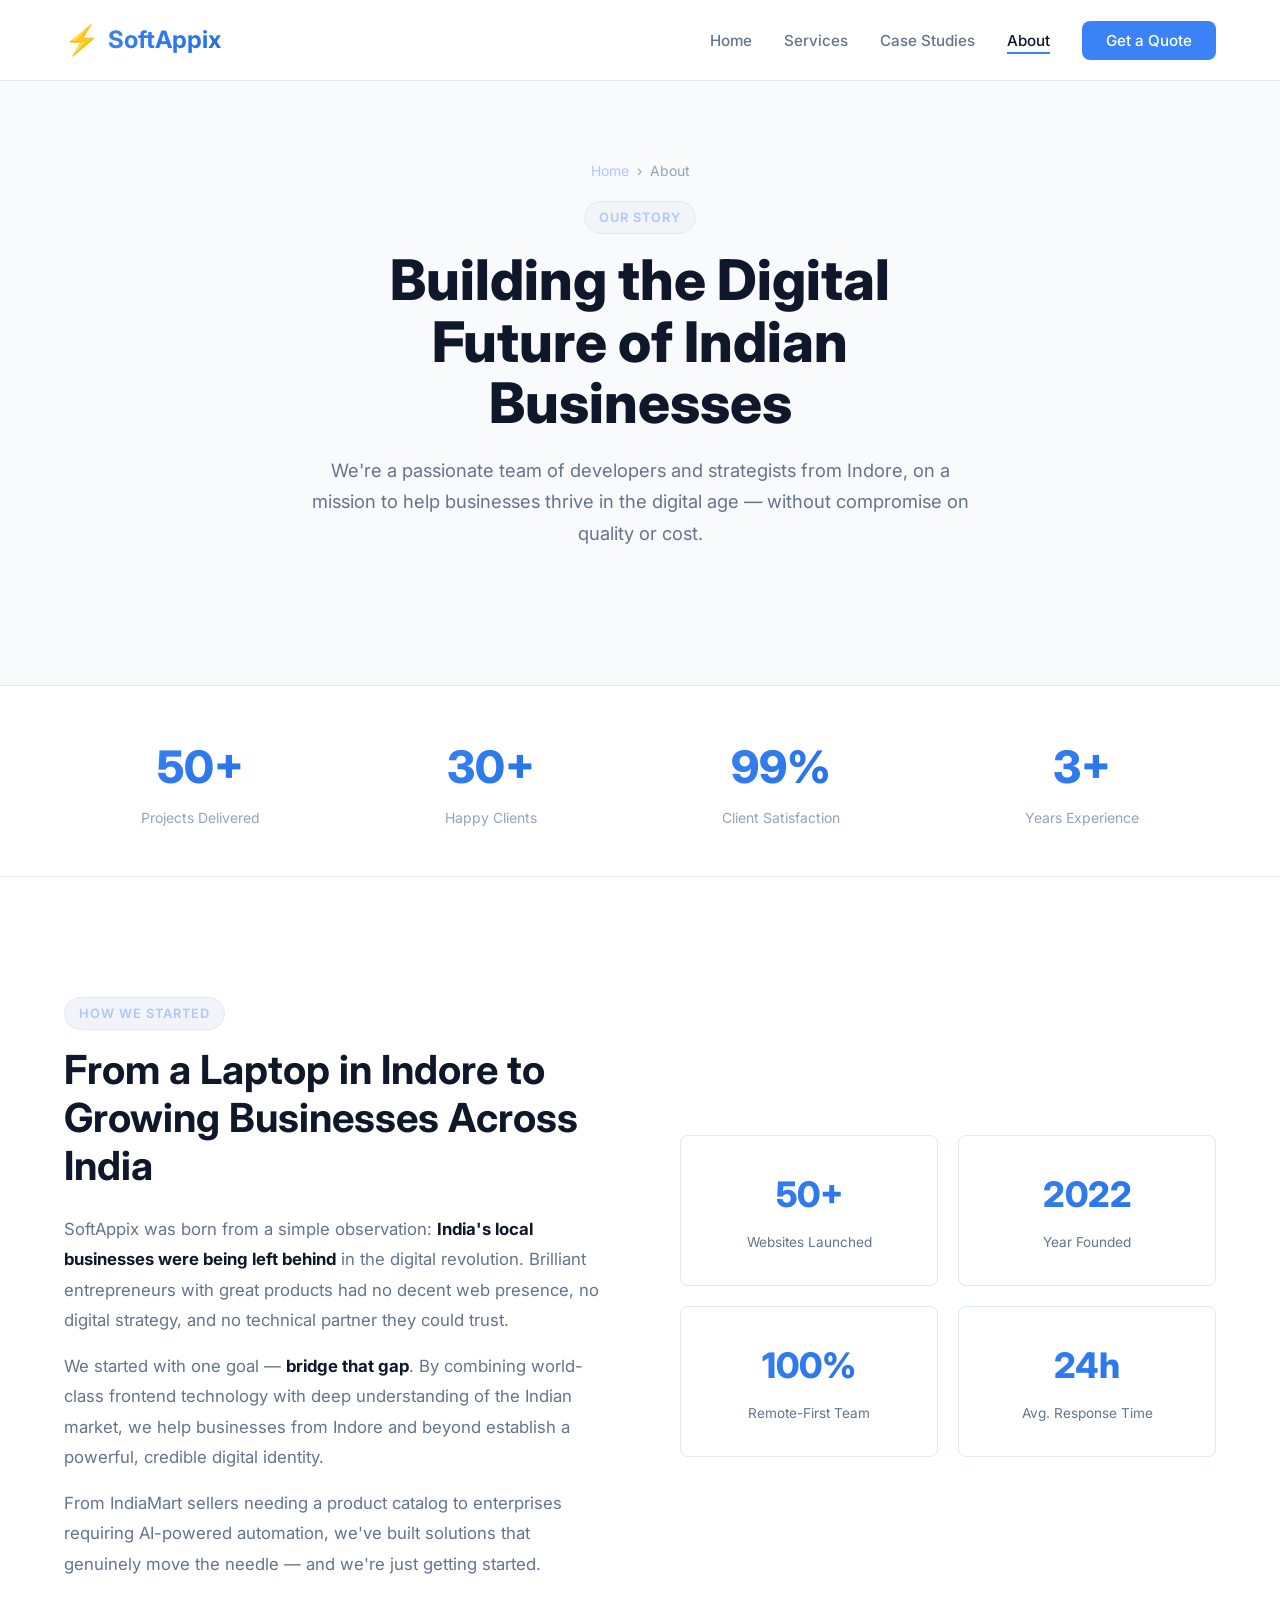
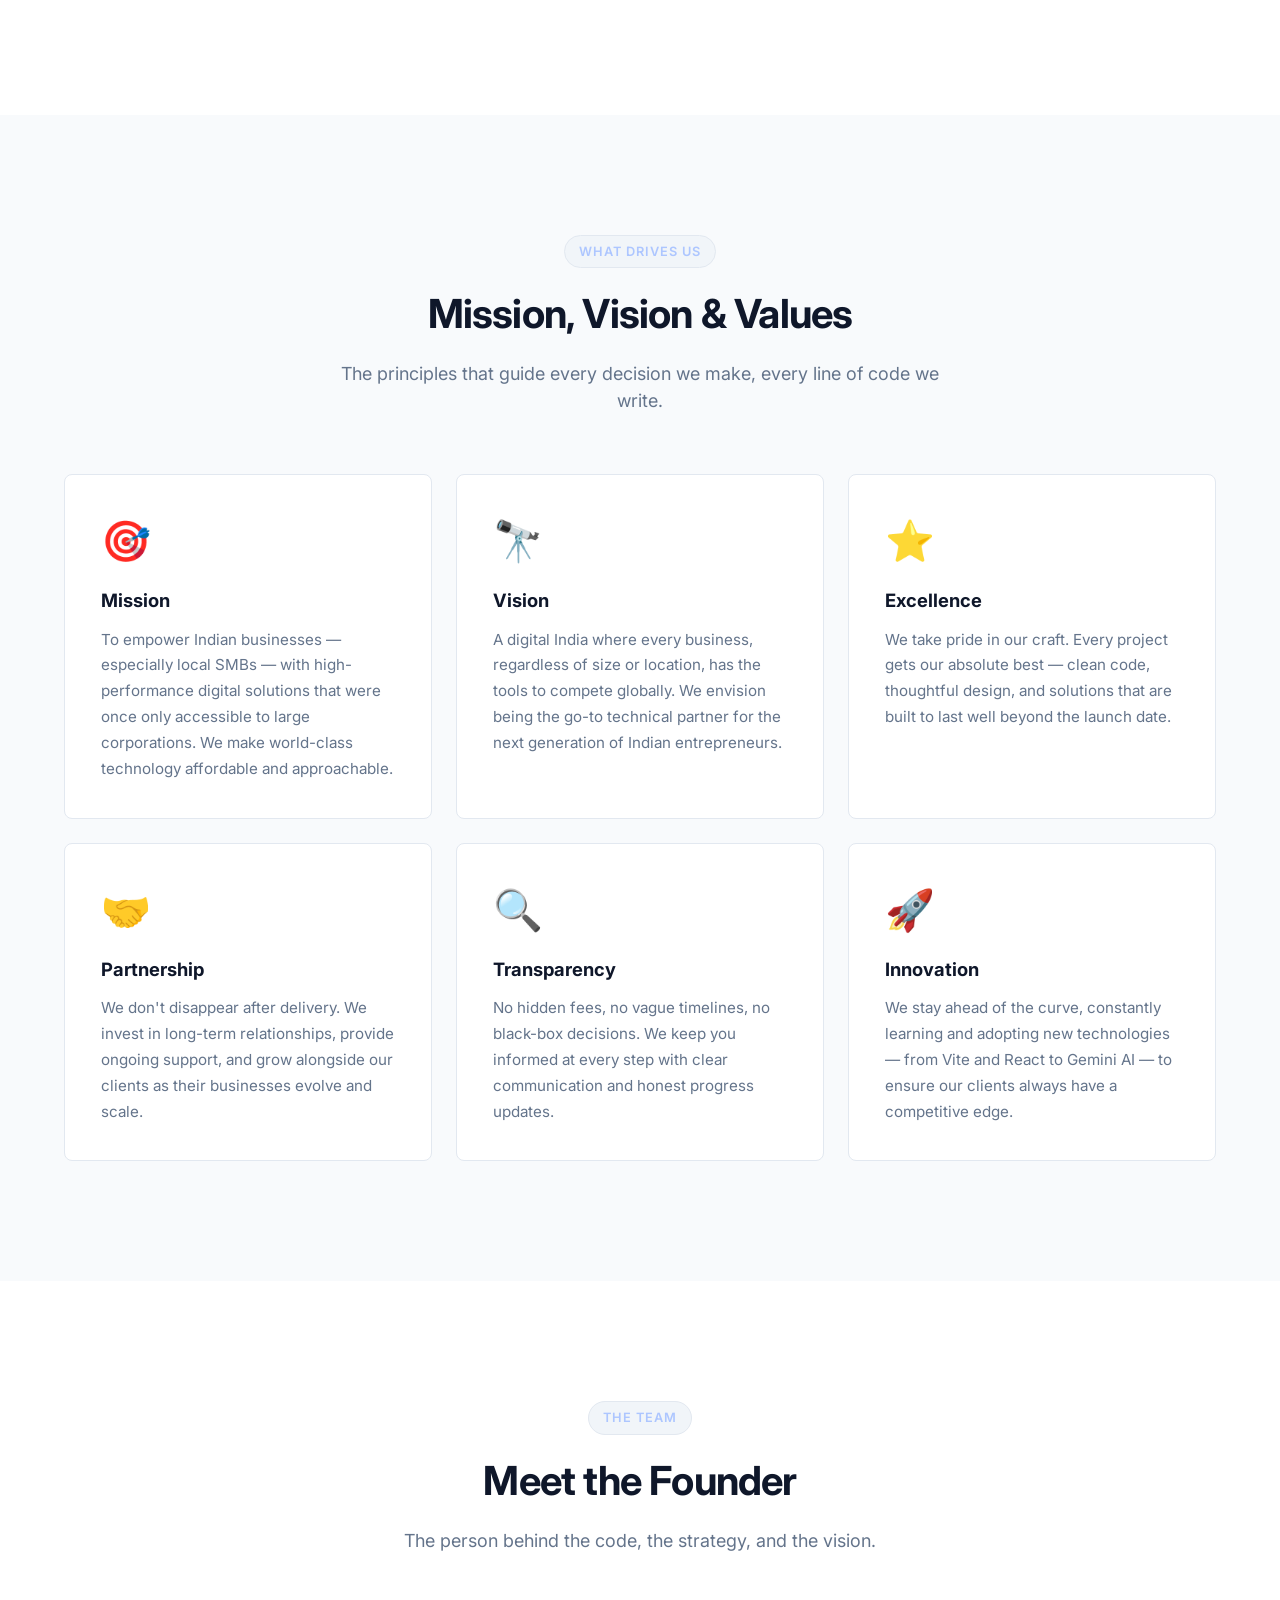
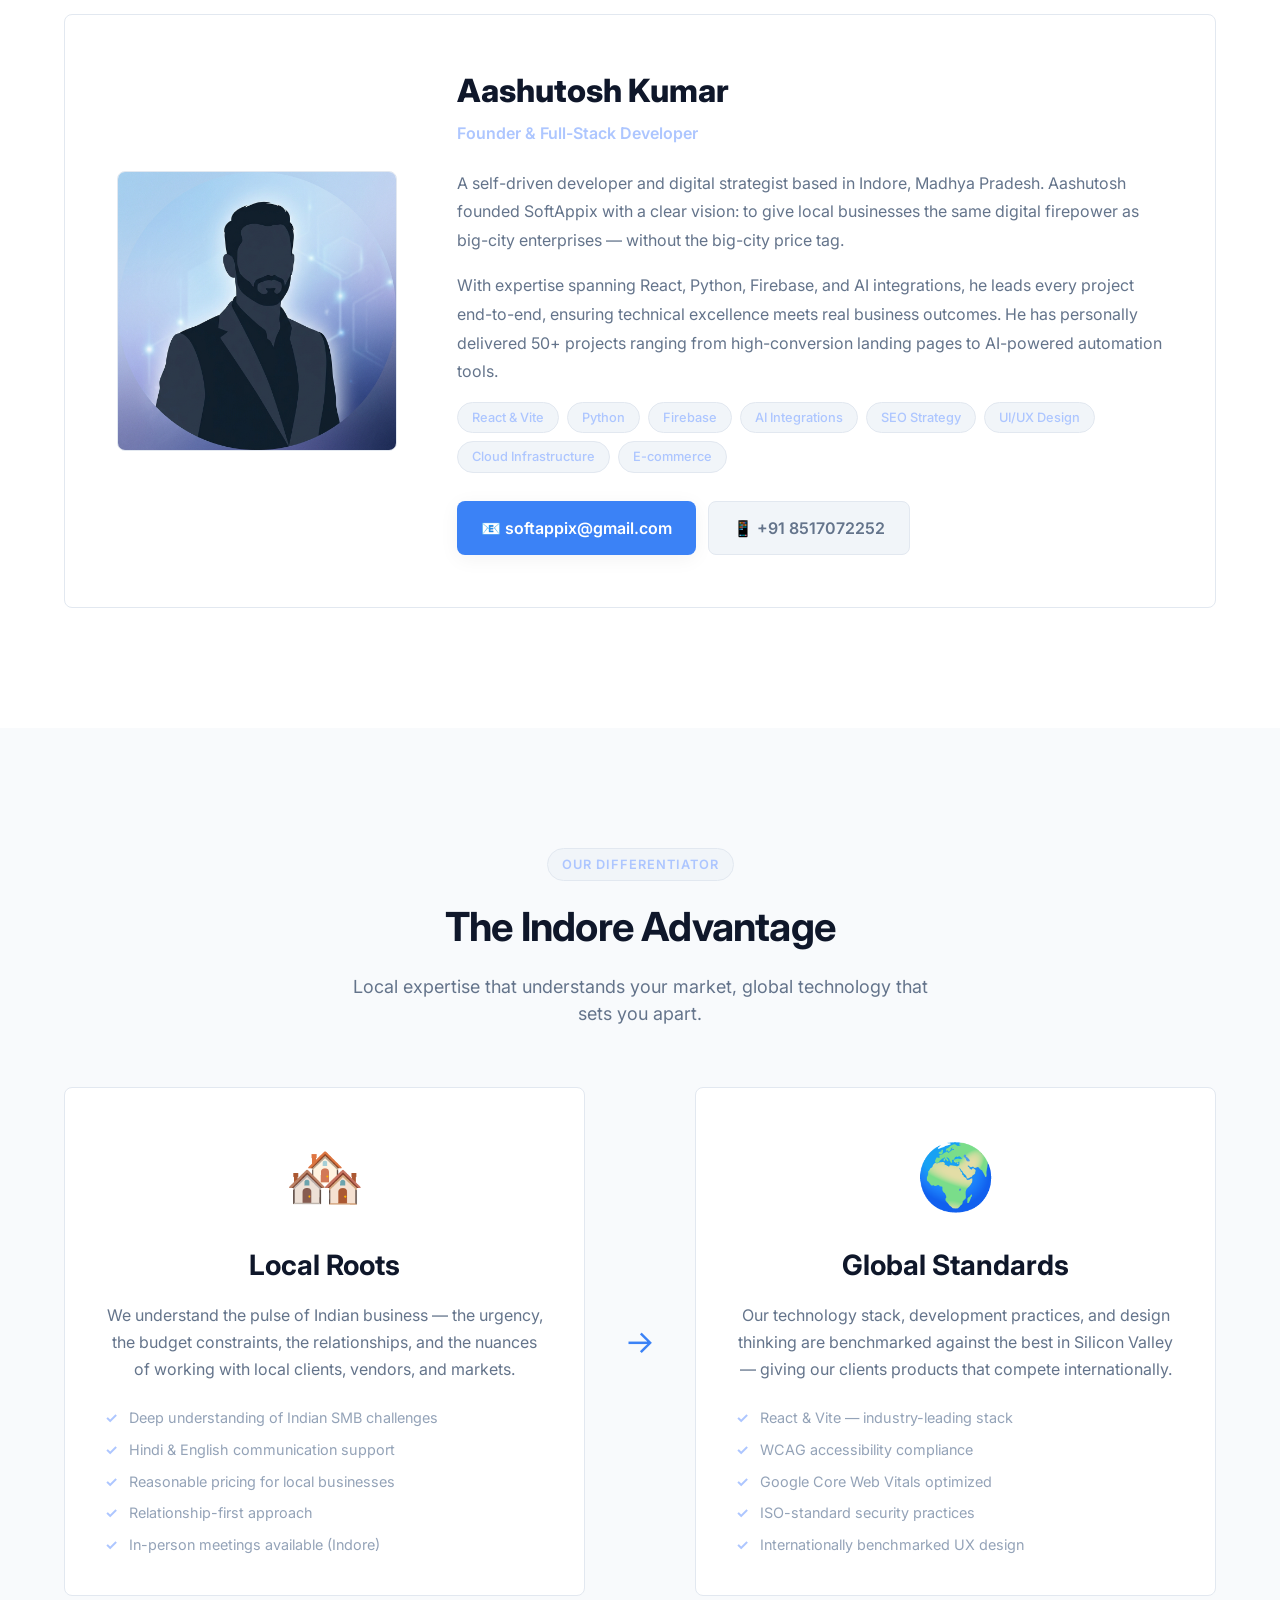
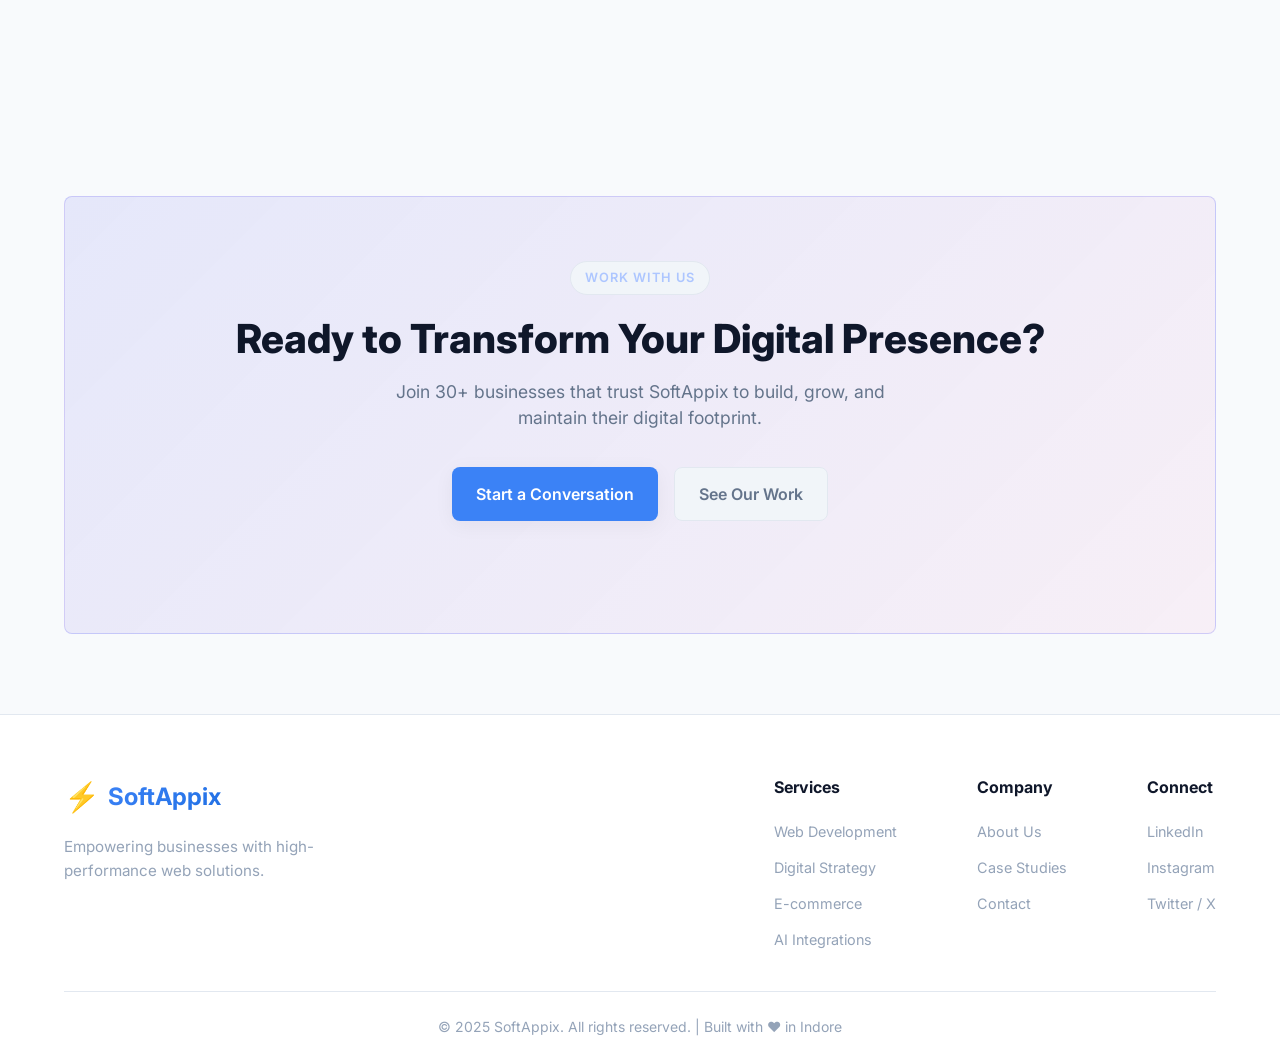
==== commit c184bebe: "Theme Update" ====
--- a/about.html
+++ b/about.html
@@ -155,7 +155,9 @@
                 <p class="section-subtitle">The person behind the code, the strategy, and the vision.</p>
             </div>
             <div class="founder-card">
-                <div class="founder-avatar">👨‍💻</div>
+                <div class="founder-avatar">
+                    <img src="founder-placeholder.png" alt="Aashutosh Kumar - Founder" />
+                </div>
                 <div class="founder-info">
                     <h2 class="founder-name">Aashutosh Kumar</h2>
                     <p class="founder-role">Founder & Full-Stack Developer</p>
--- a/styles.css
+++ b/styles.css
@@ -2,28 +2,44 @@
    Softappix Portfolio Website - Styles
    ============================================ */
 
-/* CSS Variables */
+/* CSS Variables - Kinetic Ether Design System */
 :root {
-    --primary-color: #6366f1;
-    --primary-dark: #4f46e5;
-    --primary-light: #818cf8;
-    --secondary-color: #f472b6;
-    --accent-color: #22d3ee;
-    --dark-bg: #0f172a;
-    --dark-card: #1e293b;
-    --dark-border: #334155;
-    --text-primary: #f8fafc;
-    --text-secondary: #94a3b8;
-    --text-muted: #64748b;
+    /* Brand Colors */
+    --primary-color: #3b82f6; /* High-energy blue */
+    --secondary-color: #0f172a;
+    --accent-color: #3b82f6;
+    --primary-light: #adc6ff;
+    
+    /* Backgrounds & Surfaces */
+    --bg-primary: #ffffff;
+    --bg-surface: #f8fafc;
+    --bg-surface-alt: #f1f5f9;
+    --dark-card: #ffffff; /* Override old dark vars temporarily */
+    --dark-bg: #ffffff;
+    --dark-border: #e2e8f0;
+    --border-light: #e2e8f0;
+    
+    /* Typography Colors */
+    --text-primary: #0f172a; /* Deep slate */
+    --text-secondary: #64748b; /* Slate-gray */
+    --text-muted: #94a3b8;
+    
+    /* Other Utilities */
     --success: #10b981;
-    --gradient-1: linear-gradient(135deg, #6366f1 0%, #f472b6 100%);
-    --gradient-2: linear-gradient(135deg, #22d3ee 0%, #6366f1 100%);
-    --gradient-dark: linear-gradient(180deg, #0f172a 0%, #1e293b 100%);
-    --shadow-lg: 0 25px 50px -12px rgba(0, 0, 0, 0.5);
-    --shadow-md: 0 10px 15px -3px rgba(0, 0, 0, 0.3);
-    --shadow-sm: 0 4px 6px -1px rgba(0, 0, 0, 0.2);
+    --gradient-1: linear-gradient(135deg, #3b82f6 0%, #2170e4 100%);
+    --gradient-dark: var(--bg-surface); /* Make old gradient-dark a flat light surface */
+    
+    /* Shadows - Ambient & Tonal */
+    --shadow-raised: 0px 4px 20px rgba(15, 23, 42, 0.05);
+    --shadow-overlay: 0px 20px 40px rgba(15, 23, 42, 0.1);
+    --shadow-lg: 0px 20px 40px rgba(15, 23, 42, 0.1);
+    --shadow-md: 0px 4px 20px rgba(15, 23, 42, 0.05);
+    
+    /* Typography & Spacing */
     --transition: all 0.3s cubic-bezier(0.4, 0, 0.2, 1);
     --font-family: 'Inter', -apple-system, BlinkMacSystemFont, 'Segoe UI', Roboto, sans-serif;
+    --radius-base: 8px;
+    --spacing-gutter: 24px;
 }
 
 /* Reset & Base Styles */
@@ -40,9 +56,9 @@
 
 body {
     font-family: var(--font-family);
-    background-color: var(--dark-bg);
+    background-color: var(--bg-primary);
     color: var(--text-primary);
-    line-height: 1.6;
+    line-height: 1.5;
     overflow-x: hidden;
 }
 
@@ -63,8 +79,16 @@
 .container {
     max-width: 1200px;
     margin: 0 auto;
-    padding: 0 20px;
-}
+    padding: 0 var(--spacing-gutter);
+}
+
+/* Typography Utility Classes */
+.headline-xl { font-family: var(--font-family); font-size: 64px; font-weight: 700; line-height: 72px; letter-spacing: -0.02em; }
+.headline-lg { font-family: var(--font-family); font-size: 48px; font-weight: 700; line-height: 56px; letter-spacing: -0.02em; }
+.headline-md { font-family: var(--font-family); font-size: 32px; font-weight: 600; line-height: 40px; letter-spacing: -0.01em; }
+.body-lg { font-family: var(--font-family); font-size: 18px; font-weight: 400; line-height: 28px; }
+.body-md { font-family: var(--font-family); font-size: 16px; font-weight: 400; line-height: 24px; }
+.label-md { font-family: var(--font-family); font-size: 14px; font-weight: 600; line-height: 20px; letter-spacing: 0.05em; text-transform: uppercase; }
 
 /* ============================================
    Navigation
@@ -75,21 +99,20 @@
     left: 0;
     right: 0;
     z-index: 1000;
-    background: rgba(15, 23, 42, 0.9);
-    backdrop-filter: blur(12px);
-    border-bottom: 1px solid var(--dark-border);
+    background: rgba(255, 255, 255, 0.95);
+    border-bottom: 1px solid var(--border-light);
     transition: var(--transition);
 }
 
 .navbar.scrolled {
-    background: rgba(15, 23, 42, 0.95);
-    box-shadow: var(--shadow-md);
+    background: rgba(255, 255, 255, 1);
+    box-shadow: var(--shadow-raised);
 }
 
 .nav-container {
     max-width: 1200px;
     margin: 0 auto;
-    padding: 0 20px;
+    padding: 0 var(--spacing-gutter);
     display: flex;
     justify-content: space-between;
     align-items: center;
@@ -136,7 +159,7 @@
     left: 0;
     width: 0;
     height: 2px;
-    background: var(--gradient-1);
+    background: var(--primary-color);
     transition: var(--transition);
 }
 
@@ -149,9 +172,9 @@
 }
 
 .nav-cta {
-    background: var(--gradient-1);
-    padding: 10px 20px;
-    border-radius: 8px;
+    background: var(--primary-color);
+    padding: 10px 24px;
+    border-radius: var(--radius-base);
     color: white !important;
     font-weight: 600;
 }
@@ -162,7 +185,8 @@
 
 .nav-cta:hover {
     transform: translateY(-2px);
-    box-shadow: var(--shadow-md);
+    box-shadow: var(--shadow-raised);
+    background: #2170e4;
 }
 
 /* Mobile Menu Button */
@@ -202,7 +226,7 @@
     min-height: 100vh;
     display: flex;
     align-items: center;
-    padding: 120px 20px 80px;
+    padding: 160px var(--spacing-gutter) 120px;
     position: relative;
     overflow: hidden;
 }
@@ -213,10 +237,7 @@
     left: 0;
     right: 0;
     bottom: 0;
-    background: 
-        radial-gradient(ellipse at 20% 50%, rgba(99, 102, 241, 0.15) 0%, transparent 50%),
-        radial-gradient(ellipse at 80% 20%, rgba(244, 114, 182, 0.1) 0%, transparent 40%),
-        radial-gradient(ellipse at 60% 80%, rgba(34, 211, 238, 0.1) 0%, transparent 40%);
+    background: var(--bg-primary);
     z-index: -1;
 }
 
@@ -231,17 +252,19 @@
 
 .hero-badge {
     display: inline-block;
-    background: rgba(99, 102, 241, 0.1);
-    border: 1px solid rgba(99, 102, 241, 0.3);
+    background: var(--bg-surface-alt);
+    border: 1px solid var(--border-light);
     padding: 8px 16px;
     border-radius: 50px;
     font-size: 0.875rem;
-    color: var(--primary-light);
+    color: var(--primary-color);
     margin-bottom: 24px;
     animation: fadeInUp 0.6s ease-out;
 }
 
 .hero-headline {
+    letter-spacing: -0.02em;
+    font-weight: 700;
     font-size: 3.5rem;
     font-weight: 800;
     line-height: 1.1;
@@ -275,8 +298,8 @@
     display: inline-flex;
     align-items: center;
     justify-content: center;
-    padding: 14px 28px;
-    border-radius: 10px;
+    padding: 14px 24px;
+    border-radius: var(--radius-base);
     font-weight: 600;
     font-size: 1rem;
     transition: var(--transition);
@@ -285,24 +308,26 @@
 }
 
 .btn-primary {
-    background: var(--gradient-1);
+    background: var(--primary-color);
     color: white;
-    box-shadow: 0 4px 14px rgba(99, 102, 241, 0.4);
+    box-shadow: var(--shadow-raised);
 }
 
 .btn-primary:hover {
     transform: translateY(-3px);
-    box-shadow: 0 8px 25px rgba(99, 102, 241, 0.5);
+    box-shadow: var(--shadow-overlay);
+    background: #2170e4;
 }
 
 .btn-secondary {
-    background: var(--dark-card);
+    background: var(--bg-surface-alt);
+    color: var(--text-secondary);
+    border: 1px solid var(--border-light);
+}
+
+.btn-secondary:hover {
+    background: var(--border-light);
     color: var(--text-primary);
-    border: 1px solid var(--dark-border);
-}
-
-.btn-secondary:hover {
-    background: var(--dark-border);
     transform: translateY(-3px);
 }
 
@@ -324,7 +349,7 @@
 .stat-number {
     font-size: 2rem;
     font-weight: 800;
-    color: var(--primary-light);
+    color: var(--primary-color);
 }
 
 .stat-label {
@@ -341,10 +366,11 @@
 }
 
 .code-window {
-    background: var(--dark-card);
+    background: #0f172a; /* Deep Slate from Neutral Hierarchy */
+    color: #f8fafc;
     border-radius: 12px;
-    border: 1px solid var(--dark-border);
-    box-shadow: var(--shadow-lg);
+    border: 1px solid var(--border-light);
+    box-shadow: var(--shadow-overlay);
     width: 100%;
     max-width: 450px;
     overflow: hidden;
@@ -354,8 +380,8 @@
     display: flex;
     gap: 8px;
     padding: 16px 20px;
-    background: rgba(0, 0, 0, 0.2);
-    border-bottom: 1px solid var(--dark-border);
+    background: rgba(255, 255, 255, 0.1);
+    border-bottom: 1px solid rgba(255, 255, 255, 0.1);
 }
 
 .dot {
@@ -390,8 +416,8 @@
 
 .section-tag {
     display: inline-block;
-    background: rgba(99, 102, 241, 0.1);
-    border: 1px solid rgba(99, 102, 241, 0.3);
+    background: var(--bg-surface-alt);
+    border: 1px solid var(--border-light);
     padding: 6px 14px;
     border-radius: 50px;
     font-size: 0.8rem;
@@ -403,6 +429,7 @@
 }
 
 .section-title {
+    letter-spacing: -0.02em;
     font-size: 2.5rem;
     font-weight: 700;
     margin-bottom: 16px;
@@ -419,7 +446,7 @@
    Services Section
    ============================================ */
 .services {
-    padding: 100px 0;
+    padding: 120px 0;
     background: var(--gradient-dark);
 }
 
@@ -430,9 +457,9 @@
 }
 
 .service-card {
-    background: var(--dark-card);
-    border: 1px solid var(--dark-border);
-    border-radius: 16px;
+    background: var(--bg-primary);
+    border: 1px solid var(--border-light);
+    border-radius: var(--radius-base);
     padding: 32px;
     transition: var(--transition);
 }
@@ -440,7 +467,7 @@
 .service-card:hover {
     transform: translateY(-8px);
     border-color: var(--primary-color);
-    box-shadow: 0 20px 40px rgba(99, 102, 241, 0.15);
+    box-shadow: var(--shadow-overlay);
 }
 
 .service-icon {
@@ -481,10 +508,65 @@
 }
 
 /* ============================================
+   Our Clients Section
+   ============================================ */
+.our-clients {
+    padding: 120px 0;
+}
+
+.clients-grid {
+    display: flex;
+    justify-content: center;
+    gap: 40px;
+    flex-wrap: wrap;
+    margin-top: 48px;
+}
+
+.client-logo {
+    padding: 32px 48px;
+    background: var(--bg-surface-alt);
+    border-radius: var(--radius-base);
+    border: 1px solid var(--border-light);
+    text-align: center;
+    display: flex;
+    flex-direction: column;
+    align-items: center;
+    justify-content: center;
+    min-width: 200px;
+    box-shadow: var(--shadow-raised);
+    transition: var(--transition);
+}
+
+.client-logo:hover {
+    transform: translateY(-5px);
+    box-shadow: var(--shadow-overlay);
+    border-color: var(--primary-light);
+}
+
+.client-icon {
+    font-size: 2.5rem;
+    margin-bottom: 12px;
+}
+
+.client-name {
+    font-weight: 700;
+    color: var(--text-primary);
+    font-size: 1.1rem;
+}
+
+.client-suffix {
+    font-size: 0.8rem;
+    color: var(--text-muted);
+    text-transform: uppercase;
+    letter-spacing: 1px;
+    margin-top: 4px;
+}
+
+/* ============================================
    Case Studies Section
    ============================================ */
 .case-studies {
-    padding: 100px 0;
+    padding: 120px 0;
 }
 
 .case-studies-grid {
@@ -494,16 +576,16 @@
 }
 
 .case-card {
-    background: var(--dark-card);
-    border: 1px solid var(--dark-border);
-    border-radius: 20px;
+    background: var(--bg-primary);
+    border: 1px solid var(--border-light);
+    border-radius: var(--radius-base);
     overflow: hidden;
     transition: var(--transition);
 }
 
 .case-card:hover {
     transform: translateY(-8px);
-    box-shadow: var(--shadow-lg);
+    box-shadow: var(--shadow-raised);
     border-color: var(--primary-color);
 }
 
@@ -513,7 +595,7 @@
 
 .case-tag {
     display: inline-block;
-    background: rgba(99, 102, 241, 0.15);
+    background: var(--bg-surface-alt);
     color: var(--primary-light);
     padding: 4px 12px;
     border-radius: 50px;
@@ -569,7 +651,7 @@
 }
 
 .tech-tag {
-    background: var(--dark-bg);
+    background: var(--bg-surface-alt);
     color: var(--text-muted);
     padding: 4px 10px;
     border-radius: 6px;
@@ -581,7 +663,7 @@
    Tech Stack Section
    ============================================ */
 .tech-stack {
-    padding: 100px 0;
+    padding: 120px 0;
     background: var(--gradient-dark);
 }
 
@@ -592,10 +674,10 @@
 }
 
 .tech-category {
-    background: var(--dark-card);
-    border: 1px solid var(--dark-border);
-    border-radius: 16px;
-    padding: 28px;
+    background: var(--bg-primary);
+    border: 1px solid var(--border-light);
+    border-radius: var(--radius-base);
+    padding: 32px;
 }
 
 .tech-category-title {
@@ -616,13 +698,13 @@
     align-items: center;
     gap: 12px;
     padding: 12px;
-    background: var(--dark-bg);
+    background: var(--bg-surface-alt);
     border-radius: 10px;
     transition: var(--transition);
 }
 
 .tech-item:hover {
-    background: rgba(99, 102, 241, 0.1);
+    background: var(--bg-surface-alt);
     transform: translateX(4px);
 }
 
@@ -640,7 +722,7 @@
    About Section
    ============================================ */
 .about {
-    padding: 100px 0;
+    padding: 120px 0;
 }
 
 .about-content {
@@ -695,40 +777,27 @@
     gap: 20px;
 }
 
-.about-card {
-    background: var(--dark-card);
-    border: 1px solid var(--dark-border);
-    border-radius: 16px;
-    padding: 28px;
-    transition: var(--transition);
-}
-
-.about-card:hover {
+.about-image {
+    width: 100%;
+    height: auto;
+    border-radius: var(--radius-base);
+    box-shadow: var(--shadow-raised);
+    border: 1px solid var(--border-light);
+    object-fit: cover;
+    transition: var(--transition);
+}
+
+.about-image:hover {
+    transform: translateY(-8px);
+    box-shadow: var(--shadow-overlay);
     border-color: var(--primary-color);
-    transform: translateX(8px);
-}
-
-.about-card-icon {
-    font-size: 2.5rem;
-    margin-bottom: 16px;
-}
-
-.about-card h3 {
-    font-size: 1.25rem;
-    font-weight: 700;
-    margin-bottom: 8px;
-}
-
-.about-card p {
-    color: var(--text-secondary);
-    font-size: 0.95rem;
 }
 
 /* ============================================
    Local Roots Section
    ============================================ */
 .local-roots {
-    padding: 100px 0;
+    padding: 120px 0;
     background: var(--gradient-dark);
 }
 
@@ -740,9 +809,9 @@
 }
 
 .local-card {
-    background: var(--dark-card);
-    border: 1px solid var(--dark-border);
-    border-radius: 20px;
+    background: var(--bg-primary);
+    border: 1px solid var(--border-light);
+    border-radius: var(--radius-base);
     padding: 40px;
     text-align: center;
     transition: var(--transition);
@@ -750,7 +819,7 @@
 
 .local-card:hover {
     transform: translateY(-8px);
-    box-shadow: var(--shadow-lg);
+    box-shadow: var(--shadow-raised);
 }
 
 .local-card:first-child:hover {
@@ -809,7 +878,7 @@
    Contact Section
    ============================================ */
 .contact {
-    padding: 100px 0;
+    padding: 120px 0;
 }
 
 .contact-wrapper {
@@ -855,8 +924,8 @@
     justify-content: center;
     width: 44px;
     height: 44px;
-    background: var(--dark-card);
-    border: 1px solid var(--dark-border);
+    background: var(--bg-primary);
+    border: 1px solid var(--border-light);
     border-radius: 10px;
     color: var(--text-secondary);
     transition: var(--transition);
@@ -876,9 +945,9 @@
 
 /* Contact Form */
 .contact-form-wrapper {
-    background: var(--dark-card);
-    border: 1px solid var(--dark-border);
-    border-radius: 20px;
+    background: var(--bg-primary);
+    border: 1px solid var(--border-light);
+    border-radius: var(--radius-base);
     padding: 40px;
 }
 
@@ -903,9 +972,9 @@
 .form-group input,
 .form-group select,
 .form-group textarea {
-    background: var(--dark-bg);
-    border: 1px solid var(--dark-border);
-    border-radius: 10px;
+    background: transparent;
+    border: 1px solid var(--border-light);
+    border-radius: var(--radius-base);
     padding: 14px 16px;
     font-size: 1rem;
     color: var(--text-primary);
@@ -918,7 +987,7 @@
 .form-group textarea:focus {
     outline: none;
     border-color: var(--primary-color);
-    box-shadow: 0 0 0 3px rgba(99, 102, 241, 0.1);
+    box-shadow: 0 0 0 3px rgba(59, 130, 246, 0.2);
 }
 
 .form-group input::placeholder,
@@ -944,8 +1013,8 @@
    Footer
    ============================================ */
 .footer {
-    background: var(--dark-card);
-    border-top: 1px solid var(--dark-border);
+    background: var(--bg-primary);
+    border-top: 1px solid var(--border-light);
     padding: 60px 0 24px;
 }
 
@@ -997,7 +1066,7 @@
 .footer-bottom {
     text-align: center;
     padding-top: 24px;
-    border-top: 1px solid var(--dark-border);
+    border-top: 1px solid var(--border-light);
 }
 
 .footer-bottom p {
@@ -1080,11 +1149,11 @@
         top: 80px;
         left: 0;
         right: 0;
-        background: var(--dark-bg);
+        background: var(--bg-surface-alt);
         flex-direction: column;
         padding: 20px;
         gap: 0;
-        border-bottom: 1px solid var(--dark-border);
+        border-bottom: 1px solid var(--border-light);
         transform: translateY(-100%);
         opacity: 0;
         visibility: hidden;
@@ -1117,6 +1186,8 @@
     }
 
     .hero-headline {
+    letter-spacing: -0.02em;
+    font-weight: 700;
         font-size: 2.5rem;
     }
 
@@ -1126,6 +1197,7 @@
     }
 
     .section-title {
+    letter-spacing: -0.02em;
         font-size: 2rem;
     }
 
@@ -1169,6 +1241,8 @@
     }
 
     .hero-headline {
+    letter-spacing: -0.02em;
+    font-weight: 700;
         font-size: 2rem;
     }
 
@@ -1220,16 +1294,13 @@
     text-align: center;
     position: relative;
     overflow: hidden;
-    background: var(--dark-bg);
+    background: var(--bg-surface-alt);
 }
 
 .page-hero-bg {
     position: absolute;
     inset: 0;
-    background:
-        radial-gradient(ellipse at 50% 0%, rgba(99, 102, 241, 0.2) 0%, transparent 60%),
-        radial-gradient(ellipse at 20% 100%, rgba(244, 114, 182, 0.08) 0%, transparent 50%),
-        radial-gradient(ellipse at 80% 80%, rgba(34, 211, 238, 0.08) 0%, transparent 50%);
+    background: var(--bg-surface);
     z-index: 0;
 }
 
@@ -1290,9 +1361,9 @@
    Stats Banner
    ============================================ */
 .stats-banner {
-    background: var(--dark-card);
-    border-top: 1px solid var(--dark-border);
-    border-bottom: 1px solid var(--dark-border);
+    background: var(--bg-primary);
+    border-top: 1px solid var(--border-light);
+    border-bottom: 1px solid var(--border-light);
     padding: 48px 0;
 }
 
@@ -1327,7 +1398,7 @@
    Process Steps
    ============================================ */
 .process-section {
-    padding: 100px 0;
+    padding: 120px 0;
     background: var(--gradient-dark);
 }
 
@@ -1392,7 +1463,7 @@
    Why Us / Value Props
    ============================================ */
 .why-us {
-    padding: 100px 0;
+    padding: 120px 0;
 }
 
 .why-us-grid {
@@ -1402,9 +1473,9 @@
 }
 
 .why-card {
-    background: var(--dark-card);
-    border: 1px solid var(--dark-border);
-    border-radius: 20px;
+    background: var(--bg-primary);
+    border: 1px solid var(--border-light);
+    border-radius: var(--radius-base);
     padding: 36px;
     transition: var(--transition);
     position: relative;
@@ -1431,7 +1502,7 @@
 .why-card:hover {
     transform: translateY(-8px);
     border-color: var(--primary-color);
-    box-shadow: 0 20px 40px rgba(99, 102, 241, 0.15);
+    box-shadow: var(--shadow-overlay);
 }
 
 .why-card-icon {
@@ -1463,7 +1534,7 @@
 .cta-banner-inner {
     background: linear-gradient(135deg, rgba(99, 102, 241, 0.12) 0%, rgba(244, 114, 182, 0.08) 100%);
     border: 1px solid rgba(99, 102, 241, 0.25);
-    border-radius: 24px;
+    border-radius: var(--radius-base);
     padding: 64px 40px;
     text-align: center;
 }
@@ -1506,8 +1577,8 @@
 .filter-btn {
     padding: 10px 24px;
     border-radius: 50px;
-    background: var(--dark-card);
-    border: 1px solid var(--dark-border);
+    background: var(--bg-primary);
+    border: 1px solid var(--border-light);
     color: var(--text-secondary);
     cursor: pointer;
     font-size: 0.875rem;
@@ -1527,7 +1598,7 @@
    Story Section (About)
    ============================================ */
 .story-section {
-    padding: 100px 0;
+    padding: 120px 0;
 }
 
 .story-grid {
@@ -1567,10 +1638,10 @@
 }
 
 .story-stat-card {
-    background: var(--dark-card);
-    border: 1px solid var(--dark-border);
-    border-radius: 16px;
-    padding: 28px;
+    background: var(--bg-primary);
+    border: 1px solid var(--border-light);
+    border-radius: var(--radius-base);
+    padding: 32px;
     text-align: center;
     transition: var(--transition);
 }
@@ -1578,7 +1649,7 @@
 .story-stat-card:hover {
     border-color: var(--primary-color);
     transform: translateY(-4px);
-    box-shadow: 0 12px 32px rgba(99, 102, 241, 0.15);
+    box-shadow: var(--shadow-overlay);
 }
 
 .story-stat-card .number {
@@ -1601,7 +1672,7 @@
    Values Section (About)
    ============================================ */
 .values-section {
-    padding: 100px 0;
+    padding: 120px 0;
     background: var(--gradient-dark);
 }
 
@@ -1612,9 +1683,9 @@
 }
 
 .value-card {
-    background: var(--dark-card);
-    border: 1px solid var(--dark-border);
-    border-radius: 20px;
+    background: var(--bg-primary);
+    border: 1px solid var(--border-light);
+    border-radius: var(--radius-base);
     padding: 36px;
     transition: var(--transition);
 }
@@ -1622,7 +1693,7 @@
 .value-card:hover {
     transform: translateY(-8px);
     border-color: var(--primary-color);
-    box-shadow: 0 20px 40px rgba(99, 102, 241, 0.15);
+    box-shadow: var(--shadow-overlay);
 }
 
 .value-emoji {
@@ -1647,7 +1718,7 @@
    Founder / Team Section (About)
    ============================================ */
 .team-section {
-    padding: 100px 0;
+    padding: 120px 0;
 }
 
 .founder-card {
@@ -1655,26 +1726,38 @@
     grid-template-columns: 280px 1fr;
     gap: 60px;
     align-items: center;
-    background: var(--dark-card);
-    border: 1px solid var(--dark-border);
-    border-radius: 24px;
+    background: var(--bg-primary);
+    border: 1px solid var(--border-light);
+    border-radius: var(--radius-base);
     padding: 52px;
     transition: var(--transition);
 }
 
 .founder-card:hover {
     border-color: var(--primary-color);
-    box-shadow: var(--shadow-lg);
+    box-shadow: var(--shadow-raised);
 }
 
 .founder-avatar {
-    background: var(--gradient-1);
-    border-radius: 20px;
+    border-radius: var(--radius-base);
     aspect-ratio: 1;
     display: flex;
     align-items: center;
     justify-content: center;
-    font-size: 5rem;
+    overflow: hidden;
+    border: 1px solid var(--border-light);
+    background: var(--bg-surface-alt);
+}
+
+.founder-avatar img {
+    width: 100%;
+    height: 100%;
+    object-fit: cover;
+    transition: var(--transition);
+}
+
+.founder-avatar:hover img {
+    transform: scale(1.05);
 }
 
 .founder-name {
@@ -1704,8 +1787,8 @@
 }
 
 .founder-tag {
-    background: rgba(99, 102, 241, 0.1);
-    border: 1px solid rgba(99, 102, 241, 0.3);
+    background: var(--bg-surface-alt);
+    border: 1px solid var(--border-light);
     color: var(--primary-light);
     padding: 5px 14px;
     border-radius: 50px;
@@ -1734,7 +1817,7 @@
     content: '';
     flex: 1;
     height: 1px;
-    background: var(--dark-border);
+    background: var(--border-light);
 }
 
 .tech-detail-grid {
@@ -1744,9 +1827,9 @@
 }
 
 .tech-detail-card {
-    background: var(--dark-card);
-    border: 1px solid var(--dark-border);
-    border-radius: 16px;
+    background: var(--bg-primary);
+    border: 1px solid var(--border-light);
+    border-radius: var(--radius-base);
     padding: 24px 16px;
     text-align: center;
     transition: var(--transition);
@@ -1755,7 +1838,7 @@
 .tech-detail-card:hover {
     border-color: var(--primary-color);
     transform: translateY(-6px);
-    box-shadow: 0 12px 32px rgba(99, 102, 241, 0.15);
+    box-shadow: var(--shadow-overlay);
     background: rgba(99, 102, 241, 0.05);
 }
 
